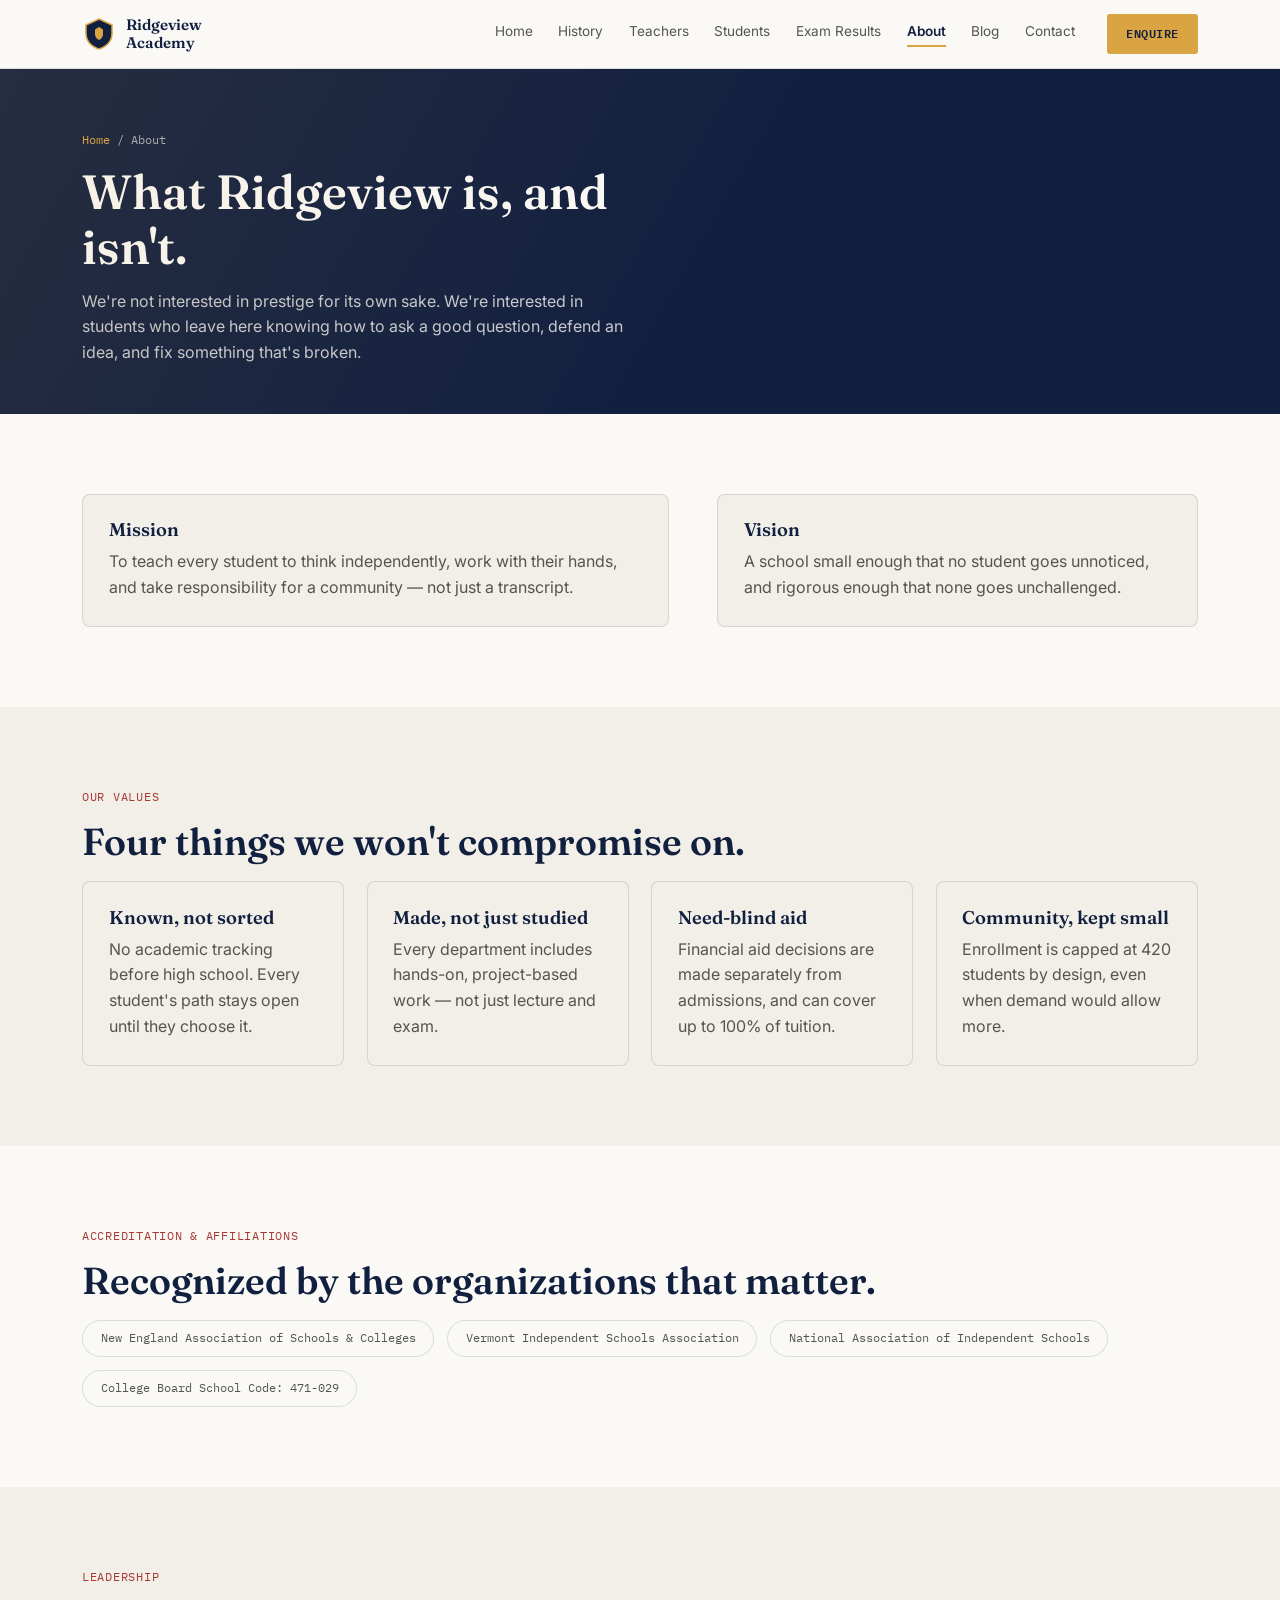
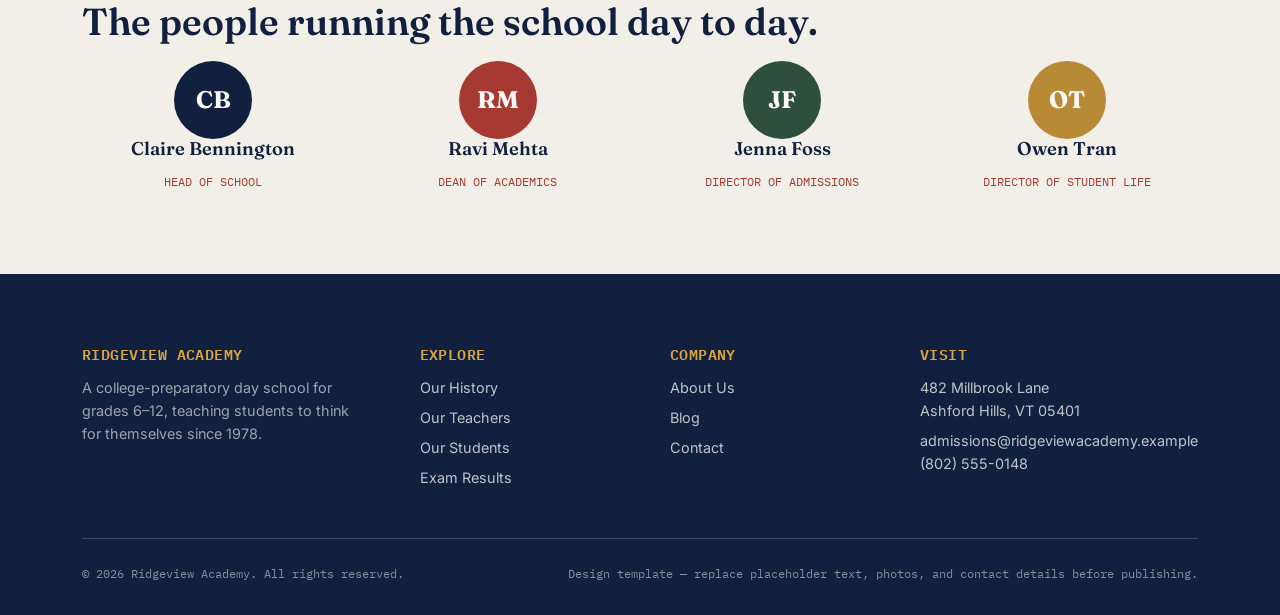
==== about.html @ d1f07241 "Initial commit" ====
<!DOCTYPE html>
<html lang="en">
<head>
<meta charset="UTF-8">
<meta name="viewport" content="width=device-width, initial-scale=1.0">
<title>About Us — Ridgeview Academy</title>
<link rel="preconnect" href="https://fonts.googleapis.com">
<link href="https://fonts.googleapis.com/css2?family=Fraunces:opsz,wght@9..144,400;9..144,600;9..144,700&family=Inter:wght@400;500;600&family=IBM+Plex+Mono:wght@500&display=swap" rel="stylesheet">
<link rel="stylesheet" href="style.css">
</head>
<body>

<header class="site-header">
  <div class="header-inner">
    <a href="index.html" class="brand">
      <svg width="34" height="34" viewBox="0 0 34 34" fill="none" xmlns="http://www.w3.org/2000/svg">
        <path d="M17 2L30 8V16C30 24 24.5 29.5 17 32C9.5 29.5 4 24 4 16V8L17 2Z" fill="#122040" stroke="#D9A441" stroke-width="1.5"/>
        <path d="M17 10L21 12.5V17C21 20 19.3 22 17 23C14.7 22 13 20 13 17V12.5L17 10Z" fill="#D9A441"/>
      </svg>
      <span class="brand-name">Ridgeview<br>Academy</span>
    </a>
    <button class="nav-toggle" aria-label="Toggle menu"><span></span></button>
    <nav class="main-nav">
      <a href="index.html">Home</a>
      <a href="history.html">History</a>
      <a href="teachers.html">Teachers</a>
      <a href="students.html">Students</a>
      <a href="results.html">Exam Results</a>
      <a href="about.html" class="active">About</a>
      <a href="blog.html">Blog</a>
      <a href="contact.html">Contact</a>
    </nav>
    <a href="contact.html" class="btn btn-nav">Enquire</a>
  </div>
</header>

<main>

  <section class="page-hero">
    <div class="wrap">
      <div class="breadcrumb"><a href="index.html">Home</a> / About</div>
      <h1>What Ridgeview is, and isn't.</h1>
      <p>We're not interested in prestige for its own sake. We're interested in students who leave here knowing how to ask a good question, defend an idea, and fix something that's broken.</p>
    </div>
  </section>

  <section class="section">
    <div class="wrap hero-grid">
      <div class="value-card">
        <h3>Mission</h3>
        <p>To teach every student to think independently, work with their hands, and take responsibility for a community — not just a transcript.</p>
      </div>
      <div class="value-card">
        <h3>Vision</h3>
        <p>A school small enough that no student goes unnoticed, and rigorous enough that none goes unchallenged.</p>
      </div>
    </div>
  </section>

  <section class="section alt">
    <div class="wrap">
      <span class="eyebrow">Our Values</span>
      <h2>Four things we won't compromise on.</h2>
      <div class="card-grid">
        <div class="value-card">
          <h3>Known, not sorted</h3>
          <p>No academic tracking before high school. Every student's path stays open until they choose it.</p>
        </div>
        <div class="value-card">
          <h3>Made, not just studied</h3>
          <p>Every department includes hands-on, project-based work — not just lecture and exam.</p>
        </div>
        <div class="value-card">
          <h3>Need-blind aid</h3>
          <p>Financial aid decisions are made separately from admissions, and can cover up to 100% of tuition.</p>
        </div>
        <div class="value-card">
          <h3>Community, kept small</h3>
          <p>Enrollment is capped at 420 students by design, even when demand would allow more.</p>
        </div>
      </div>
    </div>
  </section>

  <section class="section">
    <div class="wrap">
      <span class="eyebrow">Accreditation &amp; Affiliations</span>
      <h2>Recognized by the organizations that matter.</h2>
      <div class="badge-row">
        <span class="badge">New England Association of Schools &amp; Colleges</span>
        <span class="badge">Vermont Independent Schools Association</span>
        <span class="badge">National Association of Independent Schools</span>
        <span class="badge">College Board School Code: 471-029</span>
      </div>
    </div>
  </section>

  <section class="section alt">
    <div class="wrap">
      <span class="eyebrow">Leadership</span>
      <h2>The people running the school day to day.</h2>
      <div class="leader-grid">
        <div class="leader-card">
          <div class="avatar" style="background:#122040; margin:0 auto;">CB</div>
          <h3>Claire Bennington</h3>
          <span class="leader-role">Head of School</span>
        </div>
        <div class="leader-card">
          <div class="avatar" style="background:#A63A32; margin:0 auto;">RM</div>
          <h3>Ravi Mehta</h3>
          <span class="leader-role">Dean of Academics</span>
        </div>
        <div class="leader-card">
          <div class="avatar" style="background:#2F4F3E; margin:0 auto;">JF</div>
          <h3>Jenna Foss</h3>
          <span class="leader-role">Director of Admissions</span>
        </div>
        <div class="leader-card">
          <div class="avatar" style="background:#B98A36; margin:0 auto;">OT</div>
          <h3>Owen Tran</h3>
          <span class="leader-role">Director of Student Life</span>
        </div>
      </div>
    </div>
  </section>

</main>

<footer class="site-footer">
  <div class="wrap">
    <div class="footer-grid">
      <div class="footer-brand">
        <h4>Ridgeview Academy</h4>
        <p>A college-preparatory day school for grades 6–12, teaching students to think for themselves since 1978.</p>
      </div>
      <div>
        <h4>Explore</h4>
        <a href="history.html">Our History</a>
        <a href="teachers.html">Our Teachers</a>
        <a href="students.html">Our Students</a>
        <a href="results.html">Exam Results</a>
      </div>
      <div>
        <h4>Company</h4>
        <a href="about.html">About Us</a>
        <a href="blog.html">Blog</a>
        <a href="contact.html">Contact</a>
      </div>
      <div>
        <h4>Visit</h4>
        <p>482 Millbrook Lane<br>Ashford Hills, VT 05401</p>
        <p>admissions@ridgeviewacademy.example<br>(802) 555-0148</p>
      </div>
    </div>
    <div class="footer-bottom">
      <span>© 2026 Ridgeview Academy. All rights reserved.</span>
      <span>Design template — replace placeholder text, photos, and contact details before publishing.</span>
    </div>
  </div>
</footer>
<button id="back-to-top" class="back-to-top" aria-label="Back to top">&#8593;</button>
<script src="script.js"></script>
</body>
</html>
---- style.css ----
/* ===========================================================
   RIDGEVIEW ACADEMY — shared stylesheet (used by every page)
   Palette : navy #122040 · gold #D9A441 · brick #A63A32 · forest #2F4F3E
   Type    : Fraunces (display) / Inter (body) / IBM Plex Mono (utility)
=========================================================== */

:root{
  --navy: #122040;
  --navy-2: #1B2E52;
  --gold: #D9A441;
  --gold-dim: #B98A36;
  --brick: #A63A32;
  --forest: #2F4F3E;
  --paper: #FAF9F6;
  --paper-dim: #F1EFE7;
  --ink: #1A1A1A;
  --ink-soft: #55554F;
  --line: rgba(18,32,64,0.13);
  --line-dark: rgba(250,249,246,0.16);
  --radius: 8px;
  --shadow: 0 14px 34px rgba(18,32,64,0.10);
  --shadow-sm: 0 4px 14px rgba(18,32,64,0.07);

  --font-display: "Fraunces", Georgia, serif;
  --font-body: "Inter", -apple-system, BlinkMacSystemFont, sans-serif;
  --font-mono: "IBM Plex Mono", monospace;
}

*{ box-sizing: border-box; margin: 0; padding: 0; }
html{ scroll-behavior: smooth; }
body{
  font-family: var(--font-body);
  color: var(--ink);
  background: var(--paper);
  line-height: 1.6;
  -webkit-font-smoothing: antialiased;
}
img{ max-width: 100%; display: block; }
a{ color: inherit; text-decoration: none; }
ul{ list-style: none; }
button{ font-family: inherit; cursor: pointer; }

h1,h2,h3,h4{ font-family: var(--font-display); color: var(--navy); line-height: 1.14; font-weight: 600; }
h2{ font-size: clamp(1.7rem, 3vw, 2.35rem); margin-bottom: 1.1rem; }
h3{ font-size: 1.15rem; margin-bottom: 0.5rem; }
p{ color: var(--ink-soft); }

.wrap{ max-width: 1180px; margin: 0 auto; padding: 0 2rem; }
.section{ padding: 5rem 0; }
.section.tight{ padding: 3.5rem 0; }
.section.alt{ background: var(--paper-dim); }
.center{ text-align: center; }

.eyebrow{
  font-family: var(--font-mono);
  font-size: 0.76rem;
  letter-spacing: 0.06em;
  text-transform: uppercase;
  color: var(--brick);
  margin-bottom: 0.9rem;
  display: block;
}

/* ---------- buttons ---------- */
.btn{
  display: inline-flex;
  align-items: center;
  gap: 0.4rem;
  padding: 0.85rem 1.6rem;
  border-radius: 3px;
  font-family: var(--font-mono);
  font-size: 0.76rem;
  letter-spacing: 0.04em;
  text-transform: uppercase;
  border: 1px solid transparent;
  transition: transform 0.15s ease, background 0.2s ease, color 0.2s ease, border-color 0.2s ease;
}
.btn:hover{ transform: translateY(-2px); }
.btn-primary{ background: var(--brick); color: var(--paper); }
.btn-primary:hover{ background: #8c2f28; }
.btn-ghost{ color: var(--navy); border-color: var(--navy); }
.btn-ghost:hover{ background: var(--navy); color: var(--paper); }
.btn-ghost-light{ color: var(--paper); border-color: var(--line-dark); }
.btn-ghost-light:hover{ background: var(--paper); color: var(--navy); }
.btn-nav{ background: var(--gold); color: var(--navy); font-weight: 600; padding: 0.6rem 1.15rem; }
.btn-nav:hover{ background: #c6912f; }

/* ---------- header / nav ---------- */
.site-header{
  position: sticky; top: 0; z-index: 60;
  background: rgba(250,249,246,0.96);
  backdrop-filter: blur(6px);
  border-bottom: 1px solid var(--line);
}
.header-inner{
  max-width: 1180px; margin: 0 auto; padding: 0.85rem 2rem;
  display: flex; align-items: center; gap: 2rem;
}
.brand{ display: flex; align-items: center; gap: 0.65rem; margin-right: auto; }
.brand svg{ flex-shrink: 0; }
.brand-name{ font-family: var(--font-display); font-weight: 600; color: var(--navy); font-size: 0.95rem; line-height: 1.15; }

.main-nav{ display: flex; gap: 1.6rem; }
.main-nav a{
  font-size: 0.85rem; color: var(--ink-soft);
  border-bottom: 2px solid transparent; padding-bottom: 3px;
  white-space: nowrap;
}
.main-nav a:hover, .main-nav a.active{ color: var(--navy); border-color: var(--gold); }
.main-nav a.active{ color: var(--navy); font-weight: 600; }

.nav-toggle{
  display: none; background: none; border: none; width: 34px; height: 34px;
  position: relative;
}
.nav-toggle span, .nav-toggle::before, .nav-toggle::after{
  content: ""; position: absolute; left: 6px; right: 6px; height: 2px; background: var(--navy);
}
.nav-toggle span{ top: 16px; }
.nav-toggle::before{ top: 10px; }
.nav-toggle::after{ top: 22px; }

/* ---------- page hero (inner pages) ---------- */
.page-hero{
  background: var(--navy);
  color: var(--paper);
  padding: 3.8rem 0 3rem;
  position: relative;
  overflow: hidden;
}
.page-hero::after{
  content: ""; position: absolute; inset: 0;
  background: linear-gradient(120deg, rgba(217,164,65,0.10), transparent 55%);
  pointer-events: none;
}
.breadcrumb{ font-family: var(--font-mono); font-size: 0.76rem; color: rgba(250,249,246,0.65); margin-bottom: 1rem; }
.breadcrumb a{ color: var(--gold); }
.page-hero h1{ color: var(--paper); font-size: clamp(2rem, 4.5vw, 3rem); max-width: 18ch; }
.page-hero p{ color: rgba(250,249,246,0.78); max-width: 56ch; margin-top: 0.9rem; }

/* ---------- home hero ---------- */
.hero{ padding: 4rem 0 0; }
.hero-grid{ display: grid; grid-template-columns: 1.1fr 0.9fr; gap: 3rem; align-items: center; }
.hero h1{ font-size: clamp(2.3rem, 5.4vw, 3.8rem); max-width: 13ch; }
.hero h1 em{ color: var(--brick); font-style: normal; }
.hero-copy{ max-width: 46ch; margin: 1.3rem 0 2rem; font-size: 1.05rem; }
.hero-actions{ display: flex; gap: 1rem; flex-wrap: wrap; }
.hero-media{ position: relative; }
.hero-media img{ border-radius: var(--radius); box-shadow: var(--shadow); }
.hero-float-card{
  position: absolute; left: -1.4rem; bottom: -1.4rem;
  background: var(--paper); border: 1px solid var(--line); border-radius: var(--radius);
  padding: 1.1rem 1.4rem; box-shadow: var(--shadow);
  font-family: var(--font-mono); font-size: 0.78rem; max-width: 220px;
}
.hero-float-card strong{ display: block; font-family: var(--font-display); font-size: 1.6rem; color: var(--navy); }

.stats-bar{
  margin-top: 3.5rem;
  display: grid; grid-template-columns: repeat(4,1fr);
  border-top: 1px solid var(--line); border-bottom: 1px solid var(--line);
}
.stat{ padding: 1.6rem 0.5rem; text-align: center; border-left: 1px solid var(--line); }
.stat:first-child{ border-left: none; }
.stat-num{ display:block; font-family: var(--font-display); font-size: 2rem; font-weight: 700; color: var(--navy); }
.stat-label{ display:block; font-family: var(--font-mono); font-size: 0.68rem; text-transform: uppercase; color: var(--ink-soft); margin-top: 0.2rem; }

/* ---------- information / downloads (fixed dark background) ---------- */
.info-section{
  position: relative;
  background-image: url("https://picsum.photos/id/24/1600/1000");
  background-size: cover;
  background-position: center;
  background-attachment: fixed;
  padding: 6rem 0;
  overflow: hidden;
}
.info-overlay{
  position: absolute; inset: 0;
  background: linear-gradient(rgba(9,14,28,0.87), rgba(9,14,28,0.87));
}
.info-content{ position: relative; z-index: 2; }

.info-heading{ text-align: center; margin-bottom: 3rem; }
.info-heading h2{ color: var(--paper); font-size: clamp(2rem, 5vw, 2.9rem); letter-spacing: 0.01em; margin-bottom: 0; }
.info-divider{ display: flex; align-items: center; justify-content: center; gap: 0.7rem; margin-top: 1rem; }
.info-divider span{ width: 64px; height: 1px; background: var(--gold); }
.info-divider i{ width: 9px; height: 9px; background: var(--brick); transform: rotate(45deg); display: inline-block; }

.info-grid{ display: grid; grid-template-columns: repeat(4, 1fr); gap: 1.4rem; }
.info-card{
  background: rgba(250,249,246,0.07);
  border: 1px solid rgba(250,249,246,0.18);
  backdrop-filter: blur(10px);
  -webkit-backdrop-filter: blur(10px);
  border-radius: var(--radius);
  padding: 1.7rem 1.3rem;
  text-align: center;
  transition: transform 0.25s ease, background 0.25s ease, border-color 0.25s ease;
}
.info-card:hover{
  transform: translateY(-6px);
  background: rgba(250,249,246,0.13);
  border-color: var(--gold);
}
.info-date{
  display: inline-flex; flex-direction: column; align-items: center; justify-content: center;
  width: 54px; height: 54px; border-radius: 6px; background: var(--gold); color: var(--navy);
  font-family: var(--font-mono); margin-bottom: 1.1rem;
}
.info-date-md{ font-size: 0.8rem; font-weight: 700; line-height: 1; }
.info-date-yr{ font-size: 0.62rem; line-height: 1; margin-top: 3px; }
.info-card-title{ color: var(--paper); font-family: var(--font-display); font-size: 1.05rem; margin-bottom: 1.2rem; line-height: 1.3; }
.info-actions{ display: flex; gap: 0.6rem; justify-content: center; }
.info-btn{
  font-family: var(--font-mono); font-size: 0.7rem; text-transform: uppercase;
  padding: 0.5rem 0.95rem; border-radius: 20px; border: 1px solid rgba(250,249,246,0.35); color: var(--paper);
  transition: border-color 0.2s ease, color 0.2s ease, background 0.2s ease;
}
.info-btn:hover{ border-color: var(--gold); color: var(--gold); }
.info-btn-solid{ background: var(--brick); border-color: var(--brick); color: var(--paper); }
.info-btn-solid:hover{ background: #8c2f28; color: var(--paper); border-color: #8c2f28; }

/* ---------- our teachers (home page carousel) ---------- */
.eyebrow.center{ text-align: center; }
.team-heading{ text-align: center; margin-bottom: 2.6rem; }
.team-divider{ display: flex; align-items: center; justify-content: center; gap: 0.7rem; margin-top: 0.9rem; }
.team-divider span{ width: 64px; height: 1px; background: var(--gold); }
.team-divider i{ width: 9px; height: 9px; background: var(--brick); transform: rotate(45deg); display: inline-block; }

.teacher-carousel-wrap{ position: relative; }
.teacher-carousel{
  display: flex;
  gap: 1.4rem;
  overflow-x: auto;
  scroll-snap-type: x mandatory;
  padding: 0.3rem 0.2rem 1rem;
  scrollbar-width: none;
  -ms-overflow-style: none;
}
.teacher-carousel::-webkit-scrollbar{ display: none; }

.team-card{
  flex: 0 0 220px;
  background: var(--paper);
  border: 1px solid var(--line);
  border-radius: var(--radius);
  overflow: hidden;
  box-shadow: var(--shadow-sm);
  scroll-snap-align: start;
  transition: transform 0.2s ease, box-shadow 0.2s ease;
}
.team-card:hover{ transform: translateY(-4px); box-shadow: var(--shadow); }

.team-photo{
  width: 100%;
  aspect-ratio: 4/5;
  display: flex; align-items: center; justify-content: center;
  font-family: var(--font-display); font-weight: 700; font-size: 2.4rem; color: var(--paper);
}
.team-body{ padding: 1.1rem 1rem 1.3rem; text-align: center; }
.team-body h3{ font-size: 1rem; margin-bottom: 0.15rem; }
.team-role{
  font-family: var(--font-mono); font-size: 0.72rem; text-transform: uppercase;
  letter-spacing: 0.02em; color: var(--ink-soft); display: block; margin-bottom: 1rem;
}
.team-social{ display: flex; gap: 0.5rem; justify-content: center; padding-top: 0.9rem; border-top: 1px solid var(--line); }
.team-social a{
  width: 30px; height: 30px; border-radius: 50%;
  border: 1px solid var(--line); display: flex; align-items: center; justify-content: center;
  font-family: var(--font-mono); font-size: 0.68rem; text-transform: lowercase; color: var(--ink-soft);
  transition: background 0.2s ease, color 0.2s ease, border-color 0.2s ease;
}
.team-social a:hover{ background: var(--navy); border-color: var(--navy); color: var(--paper); }

.carousel-btn{
  position: absolute; top: 40%; transform: translateY(-50%);
  width: 42px; height: 42px; border-radius: 50%;
  background: var(--paper); border: 1px solid var(--line); box-shadow: var(--shadow-sm);
  display: flex; align-items: center; justify-content: center;
  font-size: 1.3rem; color: var(--navy); z-index: 3;
}
.carousel-btn:hover{ background: var(--navy); color: var(--paper); border-color: var(--navy); }
.carousel-btn.prev{ left: -20px; }
.carousel-btn.next{ right: -20px; }

@media (max-width: 720px){
  .carousel-btn{ display: none; }
  .team-card{ flex-basis: 170px; }
}

/* ---------- urgent announcement ticker ---------- */
.announcement-bar{
  display: flex; align-items: center;
  background: var(--brick); color: var(--paper);
  overflow: hidden;
}
.announcement-label{
  flex-shrink: 0;
  background: var(--navy);
  font-family: var(--font-mono); font-size: 0.72rem; font-weight: 500;
  text-transform: uppercase; letter-spacing: 0.05em;
  padding: 0.75rem 1.3rem;
  white-space: nowrap;
}
.marquee{ flex: 1; overflow: hidden; }
.marquee-track{
  display: flex;
  width: max-content;
  animation: marquee-scroll 26s linear infinite;
}
.marquee-track span{
  padding: 0.75rem 3rem 0.75rem 0;
  white-space: nowrap;
  font-family: var(--font-mono);
  font-size: 0.8rem;
}
.marquee:hover .marquee-track{ animation-play-state: paused; }
@keyframes marquee-scroll{
  from{ transform: translateX(0); }
  to{ transform: translateX(-50%); }
}

/* ---------- leadership messages (two-column) ---------- */
.message-grid{ display: grid; grid-template-columns: 1fr 1fr; gap: 2rem; }
.message-card{
  background: var(--paper); border: 1px solid var(--line); border-top: 3px solid var(--gold);
  border-radius: 0 var(--radius) var(--radius) var(--radius);
  padding: 2rem; box-shadow: var(--shadow-sm);
}
.message-card .avatar{ margin-bottom: 1rem; }
.message-card p{ font-style: italic; }
.message-name{
  display: block; margin-top: 1.1rem;
  font-family: var(--font-mono); font-size: 0.76rem; color: var(--ink-soft); font-style: normal;
}

/* ---------- highlight / link cards ---------- */
.card-grid{ display: grid; grid-template-columns: repeat(4,1fr); gap: 1.4rem; }
.card-grid.cols-3{ grid-template-columns: repeat(3,1fr); }
.card-grid.cols-2{ grid-template-columns: repeat(2,1fr); }

.link-card{
  background: var(--paper); border: 1px solid var(--line); border-radius: var(--radius);
  padding: 1.7rem; transition: box-shadow .2s ease, transform .2s ease;
}
.link-card:hover{ box-shadow: var(--shadow-sm); transform: translateY(-3px); }
.link-card .card-index{ font-family: var(--font-mono); color: var(--gold); font-size: 0.8rem; }
.link-card a.more{ font-family: var(--font-mono); font-size: 0.75rem; color: var(--brick); display: inline-block; margin-top: 0.6rem; }

.value-card{ background: var(--paper-dim); border: 1px solid var(--line); border-radius: var(--radius); padding: 1.6rem; }

/* ---------- quote / testimonial ---------- */
.quote-block{ background: var(--navy); color: var(--paper); border-radius: var(--radius); padding: 2.2rem; }
.quote-block blockquote{ font-family: var(--font-display); font-size: 1.3rem; font-style: italic; margin-bottom: 0.8rem; }
.quote-block cite{ font-family: var(--font-mono); font-size: 0.74rem; color: var(--gold); font-style: normal; }

.testimonial-grid{ display: grid; grid-template-columns: repeat(3,1fr); gap: 1.4rem; }
.testimonial-card{ background: var(--paper); border: 1px solid var(--line); border-radius: var(--radius); padding: 1.6rem; }
.testimonial-card p{ font-style: italic; color: var(--ink); }
.testimonial-card cite{ font-family: var(--font-mono); font-size: 0.72rem; color: var(--brick); font-style: normal; display: block; margin-top: 0.8rem; }

/* ---------- CTA banner ---------- */
.cta-banner{
  background: var(--navy); color: var(--paper); border-radius: var(--radius);
  padding: 2.2rem 2.4rem; display: flex; align-items: center; justify-content: space-between;
  flex-wrap: wrap; gap: 1.2rem;
}
.cta-banner h3{ color: var(--paper); margin-bottom: 0.3rem; }
.cta-banner p{ color: rgba(250,249,246,0.75); }

/* ---------- timeline (history) ---------- */
.timeline{ position: relative; padding-left: 2.4rem; }
.timeline::before{ content:""; position: absolute; left: 7px; top: 4px; bottom: 4px; width: 2px; background: var(--line); }
.timeline-item{ position: relative; padding-bottom: 2.6rem; }
.timeline-item:last-child{ padding-bottom: 0; }
.timeline-item::before{
  content:""; position: absolute; left: -2.4rem; top: 4px; width: 16px; height: 16px;
  border-radius: 50%; background: var(--gold); border: 3px solid var(--paper); box-shadow: 0 0 0 1px var(--line);
}
.timeline-year{ font-family: var(--font-mono); color: var(--brick); font-size: 0.82rem; margin-bottom: 0.3rem; }

/* ---------- department / dept cards ---------- */
.dept-grid{ display: grid; grid-template-columns: repeat(3,1fr); gap: 1.4rem; }
.dept-card{ background: var(--paper); border-top: 3px solid var(--forest); border-radius: 0 var(--radius) var(--radius) var(--radius); padding: 1.6rem; box-shadow: var(--shadow-sm); }

/* ---------- teachers ---------- */
.filter-bar{ display: flex; flex-wrap: wrap; gap: 0.6rem; margin-bottom: 2.4rem; }
.filter-btn{
  background: var(--paper); border: 1px solid var(--line); border-radius: 20px;
  padding: 0.45rem 1.05rem; font-family: var(--font-mono); font-size: 0.74rem; color: var(--ink-soft);
  text-transform: uppercase; letter-spacing: 0.03em;
}
.filter-btn.active, .filter-btn:hover{ background: var(--navy); color: var(--paper); border-color: var(--navy); }

.teacher-grid{ display: grid; grid-template-columns: repeat(3,1fr); gap: 1.5rem; }
.teacher-card{ background: var(--paper); border: 1px solid var(--line); border-radius: var(--radius); padding: 1.5rem; text-align: left; }
.avatar{
  width: 58px; height: 58px; border-radius: 50%; display:flex; align-items:center; justify-content:center;
  font-family: var(--font-display); font-weight: 700; color: var(--paper); font-size: 1.15rem; margin-bottom: 0.9rem;
}
.teacher-dept{ font-family: var(--font-mono); font-size: 0.7rem; text-transform: uppercase; color: var(--brick); margin-bottom: 0.3rem; }
.teacher-years{ font-family: var(--font-mono); font-size: 0.7rem; color: var(--ink-soft); margin-top: 0.6rem; display: block; }

/* ---------- life blocks / gallery ---------- */
.life-grid{ display: grid; grid-template-columns: repeat(3,1fr); gap: 1.4rem; }
.life-block{ background: var(--paper-dim); border: 1px solid var(--line); border-radius: var(--radius); padding: 1.7rem; }
.block-lg{ grid-column: span 2; }

.gallery-grid{ display: grid; grid-template-columns: repeat(3,1fr); gap: 1rem; }
.gallery-grid img{ border-radius: var(--radius); aspect-ratio: 4/3; object-fit: cover; box-shadow: var(--shadow-sm); }

/* ---------- results tables ---------- */
.table-wrap{ overflow-x: auto; border: 1px solid var(--line); border-radius: var(--radius); }
table{ width: 100%; border-collapse: collapse; font-size: 0.92rem; min-width: 560px; }
thead{ background: var(--navy); color: var(--paper); }
th, td{ padding: 0.85rem 1.1rem; text-align: left; }
tbody tr:nth-child(even){ background: var(--paper-dim); }
tbody tr{ border-bottom: 1px solid var(--line); }
.table-note{ font-family: var(--font-mono); font-size: 0.75rem; color: var(--ink-soft); margin-top: 0.8rem; }

.results-stats{ display: grid; grid-template-columns: repeat(4,1fr); gap: 1.2rem; margin-bottom: 2.6rem; }
.results-stats .stat{ border: 1px solid var(--line); border-left: 1px solid var(--line); border-radius: var(--radius); background: var(--paper); }

/* ---------- steps (admissions-style, reused) ---------- */
.steps{ display: grid; grid-template-columns: repeat(4,1fr); gap: 1.5rem; }
.steps li{ display: flex; flex-direction: column; gap: 0.6rem; }
.step-num{
  font-family: var(--font-mono); font-size: 0.85rem; color: var(--gold);
  border: 1px solid var(--gold); width: 28px; height: 28px; border-radius: 50%;
  display: flex; align-items: center; justify-content: center;
}

/* ---------- leadership (about) ---------- */
.leader-grid{ display: grid; grid-template-columns: repeat(4,1fr); gap: 1.4rem; }
.leader-card{ text-align: center; }
.leader-card .avatar{ margin: 0 auto 0.9rem; width: 78px; height: 78px; font-size: 1.5rem; }
.leader-role{ font-family: var(--font-mono); font-size: 0.72rem; color: var(--brick); text-transform: uppercase; }

.badge-row{ display: flex; flex-wrap: wrap; gap: 0.8rem; }
.badge{
  border: 1px solid var(--line); border-radius: 20px; padding: 0.5rem 1.1rem;
  font-family: var(--font-mono); font-size: 0.74rem; color: var(--ink-soft); background: var(--paper);
}

/* ---------- blog ---------- */
.blog-featured{
  display: grid; grid-template-columns: 1fr 1fr; gap: 2rem; align-items: center;
  background: var(--paper-dim); border-radius: var(--radius); overflow: hidden;
  margin-bottom: 3rem;
}
.blog-featured img{ height: 100%; object-fit: cover; }
.blog-featured .blog-body{ padding: 2rem 2.2rem 2rem 0; }
.blog-tag{
  font-family: var(--font-mono); font-size: 0.68rem; text-transform: uppercase;
  color: var(--forest); background: rgba(47,79,62,0.1); border-radius: 3px; padding: 0.25rem 0.6rem;
  display: inline-block; margin-bottom: 0.7rem;
}
.blog-grid{ display: grid; grid-template-columns: repeat(3,1fr); gap: 1.6rem; }
.blog-card{ background: var(--paper); border: 1px solid var(--line); border-radius: var(--radius); overflow: hidden; }
.blog-card img{ aspect-ratio: 16/10; object-fit: cover; }
.blog-card-body{ padding: 1.3rem 1.4rem 1.5rem; }
.blog-date{ font-family: var(--font-mono); font-size: 0.7rem; color: var(--ink-soft); margin-bottom: 0.5rem; display:block; }
.blog-card a.more{ font-family: var(--font-mono); font-size: 0.74rem; color: var(--brick); display: inline-block; margin-top: 0.7rem; }

/* ---------- contact ---------- */
.contact-grid{ display: grid; grid-template-columns: 0.9fr 1.1fr; gap: 3rem; }
.contact-info-card{ display:flex; gap: 1rem; padding: 1.3rem 0; border-bottom: 1px solid var(--line); }
.contact-info-card:last-child{ border-bottom: none; }
.contact-info-card .icon{
  width: 40px; height: 40px; border-radius: 50%; background: var(--paper-dim);
  display: flex; align-items: center; justify-content: center; flex-shrink: 0;
  font-family: var(--font-mono); color: var(--brick); font-size: 0.8rem;
}
.map-box{
  margin-top: 1.8rem; background: var(--paper-dim); border: 1px dashed var(--line); border-radius: var(--radius);
  height: 180px; display:flex; align-items:center; justify-content:center;
  font-family: var(--font-mono); font-size: 0.78rem; color: var(--ink-soft); text-align:center; padding: 1rem;
}

.form-grid{ display: grid; grid-template-columns: 1fr 1fr; gap: 1.1rem; }
.form-field{ display: flex; flex-direction: column; gap: 0.4rem; margin-bottom: 1.1rem; }
.form-field.full{ grid-column: 1 / -1; }
.form-field label{ font-family: var(--font-mono); font-size: 0.72rem; text-transform: uppercase; color: var(--ink-soft); }
.form-field input, .form-field select, .form-field textarea{
  border: 1px solid var(--line); border-radius: 4px; padding: 0.75rem 0.9rem;
  font-family: var(--font-body); font-size: 0.92rem; background: var(--paper); color: var(--ink);
}
.form-field input:focus, .form-field textarea:focus, .form-field select:focus{
  outline: 2px solid var(--gold); outline-offset: 1px;
}
.form-note{ font-family: var(--font-mono); font-size: 0.72rem; color: var(--ink-soft); margin-top: 0.6rem; }

/* ---------- footer ---------- */
.site-footer{ background: var(--navy); color: var(--paper); padding: 4.5rem 0 2rem; }
.footer-grid{ display: grid; grid-template-columns: 1.4fr 1fr 1fr 1fr; gap: 2rem; padding-bottom: 2.6rem; border-bottom: 1px solid var(--line-dark); }
.footer-grid h4{ color: var(--gold); font-size: 0.95rem; margin-bottom: 0.8rem; font-family: var(--font-mono); text-transform: uppercase; letter-spacing: 0.03em; }
.footer-grid p, .footer-grid a{ color: rgba(250,249,246,0.75); display: block; font-size: 0.9rem; margin-bottom: 0.45rem; }
.footer-grid a:hover{ color: var(--gold); }
.footer-brand p{ color: rgba(250,249,246,0.6); margin-top: 0.8rem; max-width: 32ch; }
.footer-bottom{
  display: flex; justify-content: space-between; flex-wrap: wrap; gap: 0.8rem;
  padding-top: 1.6rem; font-family: var(--font-mono); font-size: 0.72rem; color: rgba(250,249,246,0.5);
}

/* ---------- responsive ---------- */
@media (max-width: 980px){
  .hero-grid, .contact-grid, .blog-featured{ grid-template-columns: 1fr; }
  .blog-featured .blog-body{ padding: 0 2.2rem 2.2rem; }
  .card-grid, .dept-grid, .life-grid, .teacher-grid, .steps, .leader-grid, .blog-grid, .gallery-grid,
  .testimonial-grid, .stats-bar, .results-stats, .form-grid{ grid-template-columns: repeat(2,1fr); }
  .footer-grid{ grid-template-columns: 1fr 1fr; }
}
@media (max-width: 720px){
  .main-nav{
    position: absolute; top: 100%; left: 0; right: 0; background: var(--paper);
    flex-direction: column; padding: 1rem 2rem; border-bottom: 1px solid var(--line);
    display: none; gap: 1rem;
  }
  .main-nav.open{ display: flex; }
  .nav-toggle{ display: block; }
  .card-grid, .dept-grid, .life-grid, .teacher-grid, .steps, .leader-grid, .blog-grid, .gallery-grid,
  .testimonial-grid, .stats-bar, .results-stats, .form-grid{ grid-template-columns: 1fr; }
  .block-lg{ grid-column: span 1; }
  .footer-grid{ grid-template-columns: 1fr; }
}
/* ---------- back to top button ---------- */
.back-to-top{
  position: fixed;
  right: 1.6rem;
  bottom: 1.6rem;
  width: 46px;
  height: 46px;
  border-radius: 50%;
  background: var(--navy);
  color: var(--paper);
  border: none;
  display: flex;
  align-items: center;
  justify-content: center;
  font-size: 1.2rem;
  box-shadow: var(--shadow);
  opacity: 0;
  visibility: hidden;
  transform: translateY(10px);
  transition: opacity 0.25s ease, transform 0.25s ease, background 0.2s ease;
  z-index: 80;
}
.back-to-top.show{ opacity: 1; visibility: visible; transform: translateY(0); }
.back-to-top:hover{ background: var(--gold); color: var(--navy); }

@media (max-width: 720px){
  .back-to-top{ right: 1.1rem; bottom: 1.1rem; width: 42px; height: 42px; font-size: 1.05rem; }
}
@media (prefers-reduced-motion: reduce){
  html{ scroll-behavior: auto; }
  .btn, .link-card{ transition: none; }
}
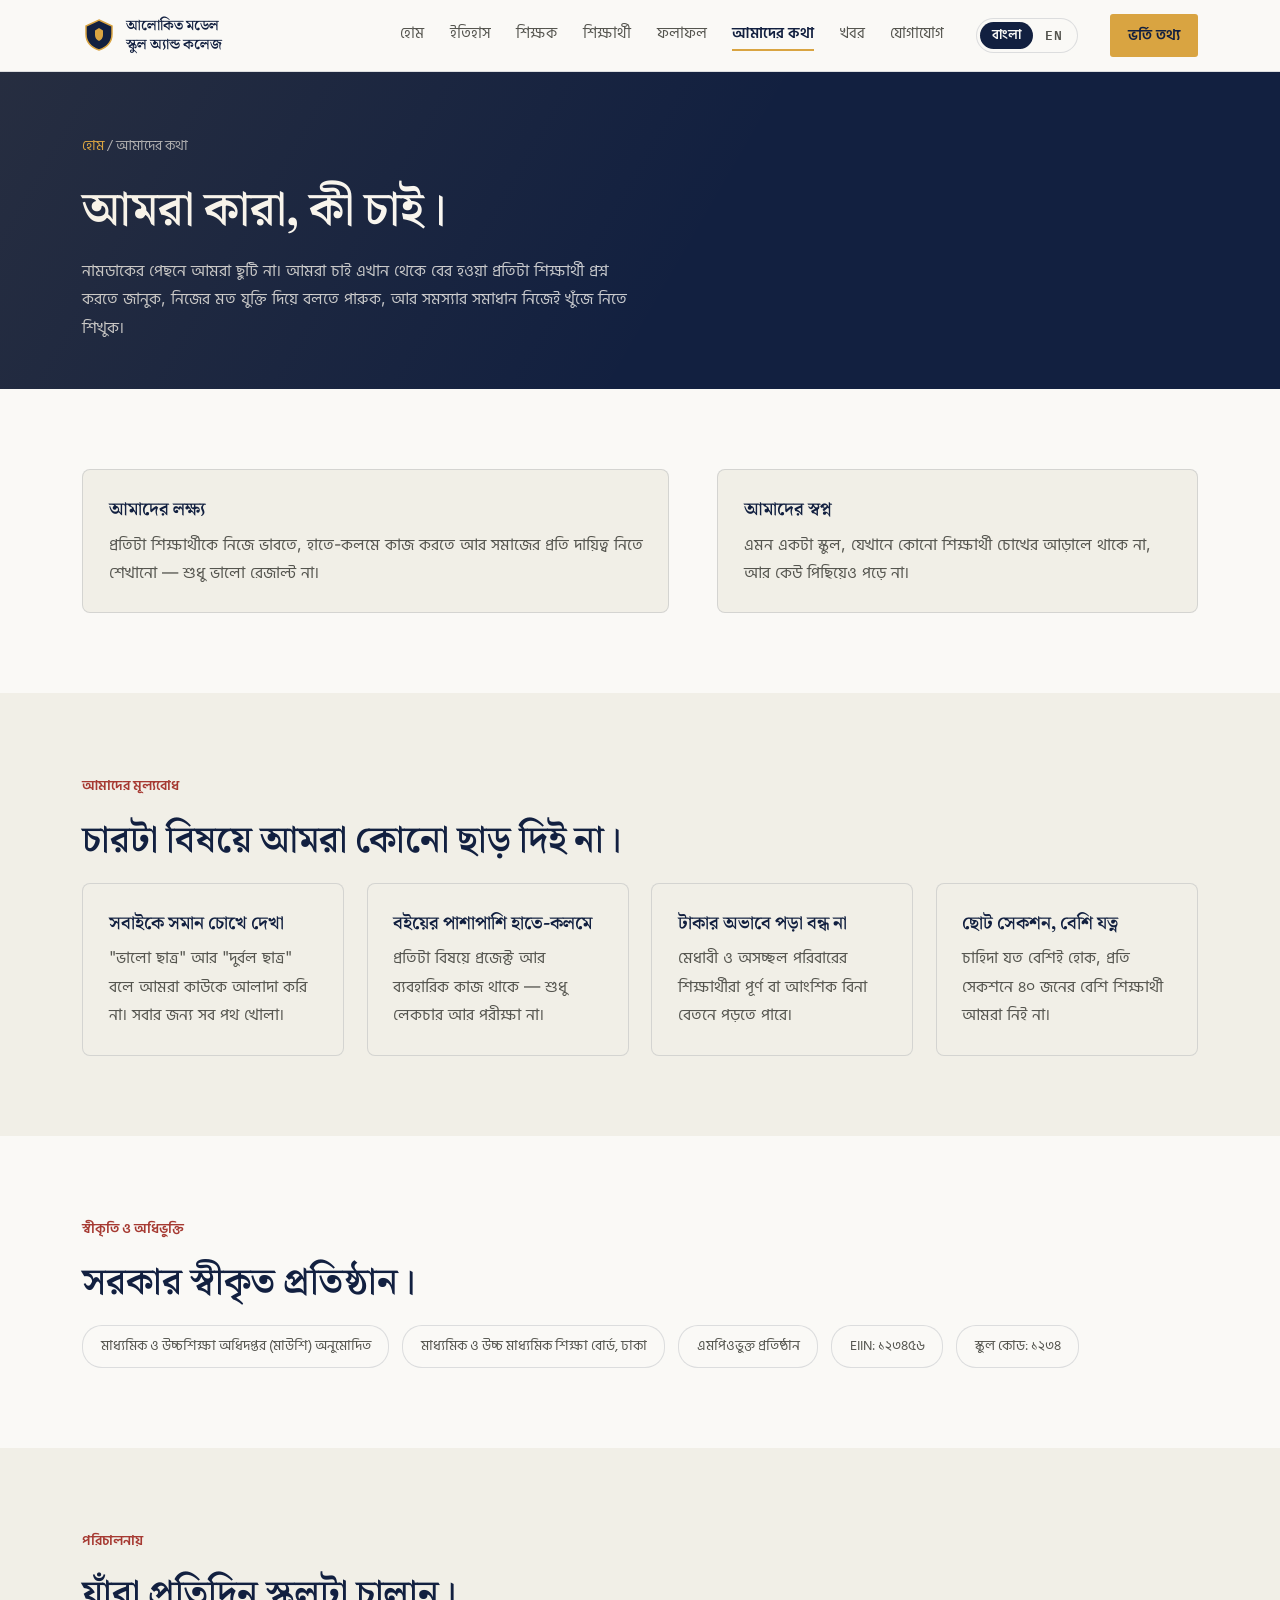
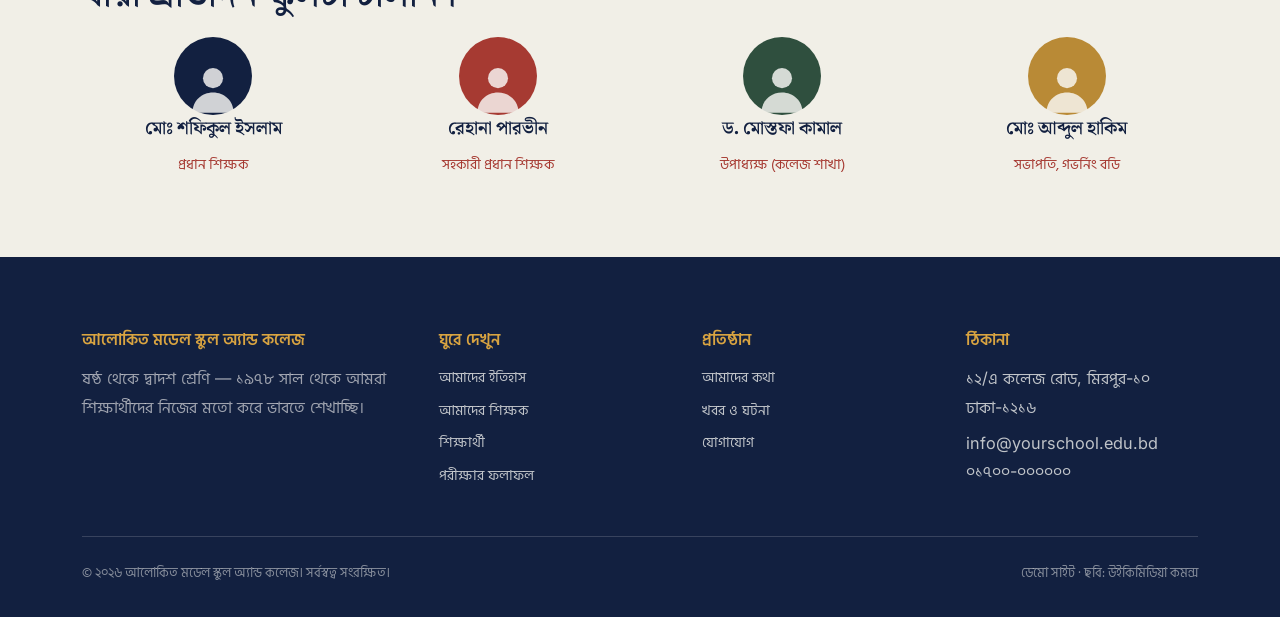
==== commit 74de67de: "Localize demo for Bangladeshi schools: Bengali default with English switcher - Add a language switch" ====
--- a/about.html
+++ b/about.html
@@ -1,11 +1,13 @@
 <!DOCTYPE html>
-<html lang="en">
+<html lang="bn">
 <head>
 <meta charset="UTF-8">
 <meta name="viewport" content="width=device-width, initial-scale=1.0">
-<title>About Us — Ridgeview Academy</title>
+<script>try{if(localStorage.getItem("site-lang")==="en"){document.documentElement.lang="en";document.documentElement.classList.add("lang-pending");}}catch(e){}</script>
+<title data-en="About — Alokito Model School &amp; College">আমাদের কথা — আলোকিত মডেল স্কুল অ্যান্ড কলেজ</title>
 <link rel="preconnect" href="https://fonts.googleapis.com">
-<link href="https://fonts.googleapis.com/css2?family=Fraunces:opsz,wght@9..144,400;9..144,600;9..144,700&family=Inter:wght@400;500;600&family=IBM+Plex+Mono:wght@500&display=swap" rel="stylesheet">
+<link rel="preconnect" href="https://fonts.gstatic.com" crossorigin>
+<link href="https://fonts.googleapis.com/css2?family=Fraunces:opsz,wght@9..144,400;9..144,600;9..144,700&family=Inter:wght@400;500;600&family=IBM+Plex+Mono:wght@500&family=Hind+Siliguri:wght@400;500;600;700&family=Noto+Serif+Bengali:wght@500;600;700&display=swap" rel="stylesheet">
 <link rel="stylesheet" href="style.css">
 </head>
 <body>
@@ -13,24 +15,28 @@
 <header class="site-header">
   <div class="header-inner">
     <a href="index.html" class="brand">
-      <svg width="34" height="34" viewBox="0 0 34 34" fill="none" xmlns="http://www.w3.org/2000/svg">
+      <svg width="34" height="34" viewBox="0 0 34 34" fill="none" xmlns="http://www.w3.org/2000/svg" aria-hidden="true">
         <path d="M17 2L30 8V16C30 24 24.5 29.5 17 32C9.5 29.5 4 24 4 16V8L17 2Z" fill="#122040" stroke="#D9A441" stroke-width="1.5"/>
         <path d="M17 10L21 12.5V17C21 20 19.3 22 17 23C14.7 22 13 20 13 17V12.5L17 10Z" fill="#D9A441"/>
       </svg>
-      <span class="brand-name">Ridgeview<br>Academy</span>
+      <span class="brand-name" data-en="Alokito Model<br>School &amp; College">আলোকিত মডেল<br>স্কুল অ্যান্ড কলেজ</span>
     </a>
-    <button class="nav-toggle" aria-label="Toggle menu"><span></span></button>
+    <button class="nav-toggle" aria-label="মেনু খুলুন" data-en-aria-label="Toggle menu"><span></span></button>
     <nav class="main-nav">
-      <a href="index.html">Home</a>
-      <a href="history.html">History</a>
-      <a href="teachers.html">Teachers</a>
-      <a href="students.html">Students</a>
-      <a href="results.html">Exam Results</a>
-      <a href="about.html" class="active">About</a>
-      <a href="blog.html">Blog</a>
-      <a href="contact.html">Contact</a>
+      <a href="index.html" data-en="Home">হোম</a>
+      <a href="history.html" data-en="History">ইতিহাস</a>
+      <a href="teachers.html" data-en="Teachers">শিক্ষক</a>
+      <a href="students.html" data-en="Students">শিক্ষার্থী</a>
+      <a href="results.html" data-en="Exam Results">ফলাফল</a>
+      <a href="about.html" class="active" data-en="About">আমাদের কথা</a>
+      <a href="blog.html" data-en="News">খবর</a>
+      <a href="contact.html" data-en="Contact">যোগাযোগ</a>
     </nav>
-    <a href="contact.html" class="btn btn-nav">Enquire</a>
+    <div class="lang-switch" role="group" aria-label="ভাষা বেছে নিন / Choose language">
+      <button type="button" data-lang="bn" aria-pressed="true" lang="bn">বাংলা</button>
+      <button type="button" data-lang="en" aria-pressed="false" lang="en">EN</button>
+    </div>
+    <a href="contact.html" class="btn btn-nav" data-en="Admission">ভর্তি তথ্য</a>
   </div>
 </header>
 
@@ -38,45 +44,45 @@
 
   <section class="page-hero">
     <div class="wrap">
-      <div class="breadcrumb"><a href="index.html">Home</a> / About</div>
-      <h1>What Ridgeview is, and isn't.</h1>
-      <p>We're not interested in prestige for its own sake. We're interested in students who leave here knowing how to ask a good question, defend an idea, and fix something that's broken.</p>
+      <div class="breadcrumb"><a href="index.html" data-en="Home">হোম</a> / <span data-en="About">আমাদের কথা</span></div>
+      <h1 data-en="Who we are, and what we stand for.">আমরা কারা, কী চাই।</h1>
+      <p data-en="We don't chase a big name for its own sake. We want every student who leaves here to know how to ask a good question, back up their opinion with reasons, and find solutions on their own.">নামডাকের পেছনে আমরা ছুটি না। আমরা চাই এখান থেকে বের হওয়া প্রতিটা শিক্ষার্থী প্রশ্ন করতে জানুক, নিজের মত যুক্তি দিয়ে বলতে পারুক, আর সমস্যার সমাধান নিজেই খুঁজে নিতে শিখুক।</p>
     </div>
   </section>
 
   <section class="section">
     <div class="wrap hero-grid">
       <div class="value-card">
-        <h3>Mission</h3>
-        <p>To teach every student to think independently, work with their hands, and take responsibility for a community — not just a transcript.</p>
+        <h3 data-en="Mission">আমাদের লক্ষ্য</h3>
+        <p data-en="To teach every student to think for themselves, work with their hands, and take responsibility for their community — not just to get good results.">প্রতিটা শিক্ষার্থীকে নিজে ভাবতে, হাতে-কলমে কাজ করতে আর সমাজের প্রতি দায়িত্ব নিতে শেখানো — শুধু ভালো রেজাল্ট না।</p>
       </div>
       <div class="value-card">
-        <h3>Vision</h3>
-        <p>A school small enough that no student goes unnoticed, and rigorous enough that none goes unchallenged.</p>
+        <h3 data-en="Vision">আমাদের স্বপ্ন</h3>
+        <p data-en="A school where no student goes unnoticed, and no one gets left behind.">এমন একটা স্কুল, যেখানে কোনো শিক্ষার্থী চোখের আড়ালে থাকে না, আর কেউ পিছিয়েও পড়ে না।</p>
       </div>
     </div>
   </section>
 
   <section class="section alt">
     <div class="wrap">
-      <span class="eyebrow">Our Values</span>
-      <h2>Four things we won't compromise on.</h2>
+      <span class="eyebrow" data-en="Our Values">আমাদের মূল্যবোধ</span>
+      <h2 data-en="Four things we won't compromise on.">চারটা বিষয়ে আমরা কোনো ছাড় দিই না।</h2>
       <div class="card-grid">
         <div class="value-card">
-          <h3>Known, not sorted</h3>
-          <p>No academic tracking before high school. Every student's path stays open until they choose it.</p>
+          <h3 data-en="Every child counts">সবাইকে সমান চোখে দেখা</h3>
+          <p data-en="We don't sort children into &quot;good&quot; and &quot;weak&quot; students. Every path stays open for everyone.">"ভালো ছাত্র" আর "দুর্বল ছাত্র" বলে আমরা কাউকে আলাদা করি না। সবার জন্য সব পথ খোলা।</p>
         </div>
         <div class="value-card">
-          <h3>Made, not just studied</h3>
-          <p>Every department includes hands-on, project-based work — not just lecture and exam.</p>
+          <h3 data-en="Hands-on, not just books">বইয়ের পাশাপাশি হাতে-কলমে</h3>
+          <p data-en="Every subject includes projects and practical work — not just lectures and exams.">প্রতিটা বিষয়ে প্রজেক্ট আর ব্যবহারিক কাজ থাকে — শুধু লেকচার আর পরীক্ষা না।</p>
         </div>
         <div class="value-card">
-          <h3>Need-blind aid</h3>
-          <p>Financial aid decisions are made separately from admissions, and can cover up to 100% of tuition.</p>
+          <h3 data-en="No one drops out over money">টাকার অভাবে পড়া বন্ধ না</h3>
+          <p data-en="Bright students from low-income families can study with full or partial free studentship.">মেধাবী ও অসচ্ছল পরিবারের শিক্ষার্থীরা পূর্ণ বা আংশিক বিনা বেতনে পড়তে পারে।</p>
         </div>
         <div class="value-card">
-          <h3>Community, kept small</h3>
-          <p>Enrollment is capped at 420 students by design, even when demand would allow more.</p>
+          <h3 data-en="Small sections, big care">ছোট সেকশন, বেশি যত্ন</h3>
+          <p data-en="We never take more than 40 students per section, however high the demand.">চাহিদা যত বেশিই হোক, প্রতি সেকশনে ৪০ জনের বেশি শিক্ষার্থী আমরা নিই না।</p>
         </div>
       </div>
     </div>
@@ -84,41 +90,42 @@
 
   <section class="section">
     <div class="wrap">
-      <span class="eyebrow">Accreditation &amp; Affiliations</span>
-      <h2>Recognized by the organizations that matter.</h2>
+      <span class="eyebrow" data-en="Recognition &amp; Affiliation">স্বীকৃতি ও অধিভুক্তি</span>
+      <h2 data-en="A government-recognised institution.">সরকার স্বীকৃত প্রতিষ্ঠান।</h2>
       <div class="badge-row">
-        <span class="badge">New England Association of Schools &amp; Colleges</span>
-        <span class="badge">Vermont Independent Schools Association</span>
-        <span class="badge">National Association of Independent Schools</span>
-        <span class="badge">College Board School Code: 471-029</span>
+        <span class="badge" data-en="Approved by the Directorate of Secondary &amp; Higher Education (DSHE)">মাধ্যমিক ও উচ্চশিক্ষা অধিদপ্তর (মাউশি) অনুমোদিত</span>
+        <span class="badge" data-en="Board of Intermediate &amp; Secondary Education, Dhaka">মাধ্যমিক ও উচ্চ মাধ্যমিক শিক্ষা বোর্ড, ঢাকা</span>
+        <span class="badge" data-en="MPO-listed institution">এমপিওভুক্ত প্রতিষ্ঠান</span>
+        <span class="badge" data-en="EIIN: 123456">EIIN: ১২৩৪৫৬</span>
+        <span class="badge" data-en="School code: 1234">স্কুল কোড: ১২৩৪</span>
       </div>
     </div>
   </section>
 
   <section class="section alt">
     <div class="wrap">
-      <span class="eyebrow">Leadership</span>
-      <h2>The people running the school day to day.</h2>
+      <span class="eyebrow" data-en="Leadership">পরিচালনায়</span>
+      <h2 data-en="The people running the school day to day.">যাঁরা প্রতিদিন স্কুলটা চালান।</h2>
       <div class="leader-grid">
         <div class="leader-card">
-          <div class="avatar" style="background:#122040; margin:0 auto;">CB</div>
-          <h3>Claire Bennington</h3>
-          <span class="leader-role">Head of School</span>
+          <div class="avatar" style="background-color:#122040; margin:0 auto;" aria-hidden="true"></div>
+          <h3 data-en="Md. Shafiqul Islam">মোঃ শফিকুল ইসলাম</h3>
+          <span class="leader-role" data-en="Headmaster">প্রধান শিক্ষক</span>
         </div>
         <div class="leader-card">
-          <div class="avatar" style="background:#A63A32; margin:0 auto;">RM</div>
-          <h3>Ravi Mehta</h3>
-          <span class="leader-role">Dean of Academics</span>
+          <div class="avatar" style="background-color:#A63A32; margin:0 auto;" aria-hidden="true"></div>
+          <h3 data-en="Rehana Parvin">রেহানা পারভীন</h3>
+          <span class="leader-role" data-en="Assistant Headmaster">সহকারী প্রধান শিক্ষক</span>
         </div>
         <div class="leader-card">
-          <div class="avatar" style="background:#2F4F3E; margin:0 auto;">JF</div>
-          <h3>Jenna Foss</h3>
-          <span class="leader-role">Director of Admissions</span>
+          <div class="avatar" style="background-color:#2F4F3E; margin:0 auto;" aria-hidden="true"></div>
+          <h3 data-en="Dr. Mostafa Kamal">ড. মোস্তফা কামাল</h3>
+          <span class="leader-role" data-en="Vice Principal (College Section)">উপাধ্যক্ষ (কলেজ শাখা)</span>
         </div>
         <div class="leader-card">
-          <div class="avatar" style="background:#B98A36; margin:0 auto;">OT</div>
-          <h3>Owen Tran</h3>
-          <span class="leader-role">Director of Student Life</span>
+          <div class="avatar" style="background-color:#B98A36; margin:0 auto;" aria-hidden="true"></div>
+          <h3 data-en="Md. Abdul Hakim">মোঃ আব্দুল হাকিম</h3>
+          <span class="leader-role" data-en="Chairman, Governing Body">সভাপতি, গভর্নিং বডি</span>
         </div>
       </div>
     </div>
@@ -130,35 +137,35 @@
   <div class="wrap">
     <div class="footer-grid">
       <div class="footer-brand">
-        <h4>Ridgeview Academy</h4>
-        <p>A college-preparatory day school for grades 6–12, teaching students to think for themselves since 1978.</p>
+        <h4 data-en="Alokito Model School &amp; College">আলোকিত মডেল স্কুল অ্যান্ড কলেজ</h4>
+        <p data-en="Class 6 to 12 — helping students learn to think for themselves since 1978.">ষষ্ঠ থেকে দ্বাদশ শ্রেণি — ১৯৭৮ সাল থেকে আমরা শিক্ষার্থীদের নিজের মতো করে ভাবতে শেখাচ্ছি।</p>
       </div>
       <div>
-        <h4>Explore</h4>
-        <a href="history.html">Our History</a>
-        <a href="teachers.html">Our Teachers</a>
-        <a href="students.html">Our Students</a>
-        <a href="results.html">Exam Results</a>
+        <h4 data-en="Explore">ঘুরে দেখুন</h4>
+        <a href="history.html" data-en="Our History">আমাদের ইতিহাস</a>
+        <a href="teachers.html" data-en="Our Teachers">আমাদের শিক্ষক</a>
+        <a href="students.html" data-en="Our Students">শিক্ষার্থী</a>
+        <a href="results.html" data-en="Exam Results">পরীক্ষার ফলাফল</a>
       </div>
       <div>
-        <h4>Company</h4>
-        <a href="about.html">About Us</a>
-        <a href="blog.html">Blog</a>
-        <a href="contact.html">Contact</a>
+        <h4 data-en="School">প্রতিষ্ঠান</h4>
+        <a href="about.html" data-en="About Us">আমাদের কথা</a>
+        <a href="blog.html" data-en="News">খবর ও ঘটনা</a>
+        <a href="contact.html" data-en="Contact">যোগাযোগ</a>
       </div>
       <div>
-        <h4>Visit</h4>
-        <p>482 Millbrook Lane<br>Ashford Hills, VT 05401</p>
-        <p>admissions@ridgeviewacademy.example<br>(802) 555-0148</p>
+        <h4 data-en="Visit">ঠিকানা</h4>
+        <p data-en="12/A College Road, Mirpur-10<br>Dhaka-1216">১২/এ কলেজ রোড, মিরপুর-১০<br>ঢাকা-১২১৬</p>
+        <p data-en="info@yourschool.edu.bd<br>01700-000000">info@yourschool.edu.bd<br>০১৭০০-০০০০০০</p>
       </div>
     </div>
     <div class="footer-bottom">
-      <span>© 2026 Ridgeview Academy. All rights reserved.</span>
-      <span>Design template — replace placeholder text, photos, and contact details before publishing.</span>
+      <span data-en="© 2026 Alokito Model School &amp; College. All rights reserved.">© ২০২৬ আলোকিত মডেল স্কুল অ্যান্ড কলেজ। সর্বস্বত্ব সংরক্ষিত।</span>
+      <span><span data-en="Demo site · Photos:">ডেমো সাইট · ছবি:</span> <a href="images/CREDITS.md" data-en="Wikimedia Commons contributors">উইকিমিডিয়া কমন্স</a></span>
     </div>
   </div>
 </footer>
-<button id="back-to-top" class="back-to-top" aria-label="Back to top">&#8593;</button>
+<button id="back-to-top" class="back-to-top" aria-label="উপরে যান" data-en-aria-label="Back to top">&#8593;</button>
 <script src="script.js"></script>
 </body>
-</html>+</html>
--- a/style.css
+++ b/style.css
@@ -1,7 +1,8 @@
 /* ===========================================================
-   RIDGEVIEW ACADEMY — shared stylesheet (used by every page)
+   SCHOOL SITE — shared stylesheet (used by every page)
    Palette : navy #122040 · gold #D9A441 · brick #A63A32 · forest #2F4F3E
    Type    : Fraunces (display) / Inter (body) / IBM Plex Mono (utility)
+             Bengali: Noto Serif Bengali (display) / Hind Siliguri (body)
 =========================================================== */
 
 :root{
@@ -21,9 +22,9 @@
   --shadow: 0 14px 34px rgba(18,32,64,0.10);
   --shadow-sm: 0 4px 14px rgba(18,32,64,0.07);
 
-  --font-display: "Fraunces", Georgia, serif;
-  --font-body: "Inter", -apple-system, BlinkMacSystemFont, sans-serif;
-  --font-mono: "IBM Plex Mono", monospace;
+  --font-display: "Fraunces", "Noto Serif Bengali", Georgia, serif;
+  --font-body: "Inter", "Hind Siliguri", -apple-system, BlinkMacSystemFont, sans-serif;
+  --font-mono: "IBM Plex Mono", "Hind Siliguri", monospace;
 }
 
 *{ box-sizing: border-box; margin: 0; padding: 0; }
@@ -35,7 +36,7 @@
   line-height: 1.6;
   -webkit-font-smoothing: antialiased;
 }
-img{ max-width: 100%; display: block; }
+img{ max-width: 100%; height: auto; display: block; }
 a{ color: inherit; text-decoration: none; }
 ul{ list-style: none; }
 button{ font-family: inherit; cursor: pointer; }
@@ -146,7 +147,7 @@
 .hero-copy{ max-width: 46ch; margin: 1.3rem 0 2rem; font-size: 1.05rem; }
 .hero-actions{ display: flex; gap: 1rem; flex-wrap: wrap; }
 .hero-media{ position: relative; }
-.hero-media img{ border-radius: var(--radius); box-shadow: var(--shadow); }
+.hero-media img{ width: 100%; aspect-ratio: 5/4; object-fit: cover; border-radius: var(--radius); box-shadow: var(--shadow); }
 .hero-float-card{
   position: absolute; left: -1.4rem; bottom: -1.4rem;
   background: var(--paper); border: 1px solid var(--line); border-radius: var(--radius);
@@ -168,7 +169,7 @@
 /* ---------- information / downloads (fixed dark background) ---------- */
 .info-section{
   position: relative;
-  background-image: url("https://picsum.photos/id/24/1600/1000");
+  background-image: url("images/info-bg.jpg");
   background-size: cover;
   background-position: center;
   background-attachment: fixed;
@@ -511,14 +512,17 @@
   .testimonial-grid, .stats-bar, .results-stats, .form-grid{ grid-template-columns: repeat(2,1fr); }
   .footer-grid{ grid-template-columns: 1fr 1fr; }
 }
-@media (max-width: 720px){
+@media (max-width: 1120px){
+  .header-inner{ gap: 1rem; }
   .main-nav{
     position: absolute; top: 100%; left: 0; right: 0; background: var(--paper);
     flex-direction: column; padding: 1rem 2rem; border-bottom: 1px solid var(--line);
     display: none; gap: 1rem;
   }
   .main-nav.open{ display: flex; }
-  .nav-toggle{ display: block; }
+  .nav-toggle{ display: block; order: 5; }
+}
+@media (max-width: 720px){
   .card-grid, .dept-grid, .life-grid, .teacher-grid, .steps, .leader-grid, .blog-grid, .gallery-grid,
   .testimonial-grid, .stats-bar, .results-stats, .form-grid{ grid-template-columns: 1fr; }
   .block-lg{ grid-column: span 1; }
@@ -555,4 +559,122 @@
 @media (prefers-reduced-motion: reduce){
   html{ scroll-behavior: auto; }
   .btn, .link-card{ transition: none; }
-}+}
+
+/* ---------- language switcher ---------- */
+.lang-switch{
+  display: inline-flex; flex-shrink: 0;
+  border: 1px solid var(--line); border-radius: 20px; padding: 3px; background: var(--paper);
+}
+.lang-switch button{
+  border: none; background: transparent; color: var(--ink-soft);
+  font-size: 0.8rem; font-weight: 600; line-height: 1; padding: 0.45rem 0.75rem; border-radius: 16px;
+  transition: background 0.2s ease, color 0.2s ease;
+}
+.lang-switch button[lang="bn"]{ font-family: "Hind Siliguri", var(--font-body); }
+.lang-switch button[lang="en"]{ font-family: var(--font-mono); letter-spacing: 0.04em; }
+.lang-switch button:hover{ color: var(--navy); }
+.lang-switch button[aria-pressed="true"]{ background: var(--navy); color: var(--paper); }
+.lang-switch button:focus-visible{ outline: 2px solid var(--gold); outline-offset: 1px; }
+
+/* Avoid a flash of Bengali for visitors who picked English (set in <head>, cleared by script.js) */
+html.lang-pending body{ visibility: hidden; }
+
+/* ---------- person placeholders (swap for real photos) ---------- */
+.avatar, .team-photo{
+  background-color: var(--navy);
+  background-image: url("data:image/svg+xml,%3Csvg xmlns='http://www.w3.org/2000/svg' viewBox='0 0 24 24' fill='%23FAF9F6' fill-opacity='0.82'%3E%3Ccircle cx='12' cy='8.2' r='4.3'/%3E%3Cpath d='M3.2 23c0-5 3.9-8.6 8.8-8.6s8.8 3.6 8.8 8.6z'/%3E%3C/svg%3E");
+  background-repeat: no-repeat;
+  background-position: center bottom;
+  background-size: 72%;
+}
+.team-photo{ background-size: 62%; }
+
+/* ---------- map embed ---------- */
+.map-box{ height: 240px; padding: 0; overflow: hidden; border-style: solid; }
+.map-box iframe{ width: 100%; height: 100%; border: 0; display: block; }
+
+/* ---------- Bengali typography ---------- */
+html[lang="bn"] body{ line-height: 1.75; }
+html[lang="bn"] h1, html[lang="bn"] h2, html[lang="bn"] h3, html[lang="bn"] h4{ line-height: 1.4; }
+html[lang="bn"] .hero h1{ max-width: 15ch; }
+html[lang="bn"] p{ font-size: 1.02em; }
+/* Small mono labels: Bengali conjuncts need more size and no tracking */
+html[lang="bn"] .eyebrow,
+html[lang="bn"] .btn,
+html[lang="bn"] .stat-label,
+html[lang="bn"] .hero-float-card,
+html[lang="bn"] .announcement-label,
+html[lang="bn"] .marquee-track span,
+html[lang="bn"] .info-btn,
+html[lang="bn"] .info-date,
+html[lang="bn"] .team-role,
+html[lang="bn"] .message-name,
+html[lang="bn"] .link-card a.more,
+html[lang="bn"] .blog-card a.more,
+html[lang="bn"] .blog-date,
+html[lang="bn"] .blog-tag,
+html[lang="bn"] .quote-block cite,
+html[lang="bn"] .testimonial-card cite,
+html[lang="bn"] .timeline-year,
+html[lang="bn"] .filter-btn,
+html[lang="bn"] .teacher-dept,
+html[lang="bn"] .teacher-years,
+html[lang="bn"] .leader-role,
+html[lang="bn"] .badge,
+html[lang="bn"] .table-note,
+html[lang="bn"] .breadcrumb,
+html[lang="bn"] .form-field label,
+html[lang="bn"] .form-note,
+html[lang="bn"] .footer-grid h4,
+html[lang="bn"] .footer-bottom{
+  font-family: "Hind Siliguri", var(--font-body);
+  letter-spacing: 0;
+}
+html[lang="bn"] .eyebrow{ font-size: 0.9rem; font-weight: 600; }
+html[lang="bn"] .btn{ font-size: 0.92rem; font-weight: 600; padding-top: 0.75rem; padding-bottom: 0.75rem; }
+html[lang="bn"] .btn-nav{ padding: 0.5rem 1.05rem; }
+html[lang="bn"] .stat-label{ font-size: 0.86rem; }
+html[lang="bn"] .hero-float-card{ font-size: 0.9rem; line-height: 1.5; }
+html[lang="bn"] .hero-float-card strong{ font-size: 1.45rem; }
+html[lang="bn"] .announcement-label{ font-size: 0.88rem; font-weight: 600; padding-top: 0.6rem; padding-bottom: 0.6rem; }
+html[lang="bn"] .marquee-track span{ font-size: 0.95rem; padding-top: 0.6rem; padding-bottom: 0.6rem; }
+html[lang="bn"] .info-btn{ font-size: 0.85rem; }
+html[lang="bn"] .info-date-md{ font-size: 0.85rem; }
+html[lang="bn"] .info-date-yr{ font-size: 0.72rem; }
+html[lang="bn"] .team-role,
+html[lang="bn"] .teacher-dept,
+html[lang="bn"] .leader-role,
+html[lang="bn"] .teacher-years,
+html[lang="bn"] .blog-date,
+html[lang="bn"] .blog-tag,
+html[lang="bn"] .badge,
+html[lang="bn"] .filter-btn,
+html[lang="bn"] .form-field label{ font-size: 0.86rem; }
+html[lang="bn"] .message-name,
+html[lang="bn"] .link-card a.more,
+html[lang="bn"] .blog-card a.more,
+html[lang="bn"] .quote-block cite,
+html[lang="bn"] .testimonial-card cite,
+html[lang="bn"] .timeline-year,
+html[lang="bn"] .table-note,
+html[lang="bn"] .breadcrumb,
+html[lang="bn"] .form-note{ font-size: 0.9rem; }
+html[lang="bn"] .footer-grid h4{ font-size: 1rem; }
+html[lang="bn"] .footer-bottom{ font-size: 0.82rem; }
+html[lang="bn"] .main-nav a{ font-size: 0.95rem; }
+html[lang="bn"] .brand-name{ font-size: 0.92rem; line-height: 1.3; }
+html[lang="bn"] .message-card p,
+html[lang="bn"] .testimonial-card p,
+html[lang="bn"] .quote-block blockquote{ font-style: normal; }
+
+@media (max-width: 520px){
+  .btn-nav{ display: none; }
+  .header-inner{ padding-left: 1rem; padding-right: 1rem; }
+  .wrap{ padding: 0 1rem; }
+}
+@media (max-width: 720px){
+  .stats-bar{ grid-template-columns: repeat(2, 1fr); }
+  .stats-bar .stat:nth-child(odd){ border-left: none; }
+  .stats-bar .stat:nth-child(n+3){ border-top: 1px solid var(--line); }
+}
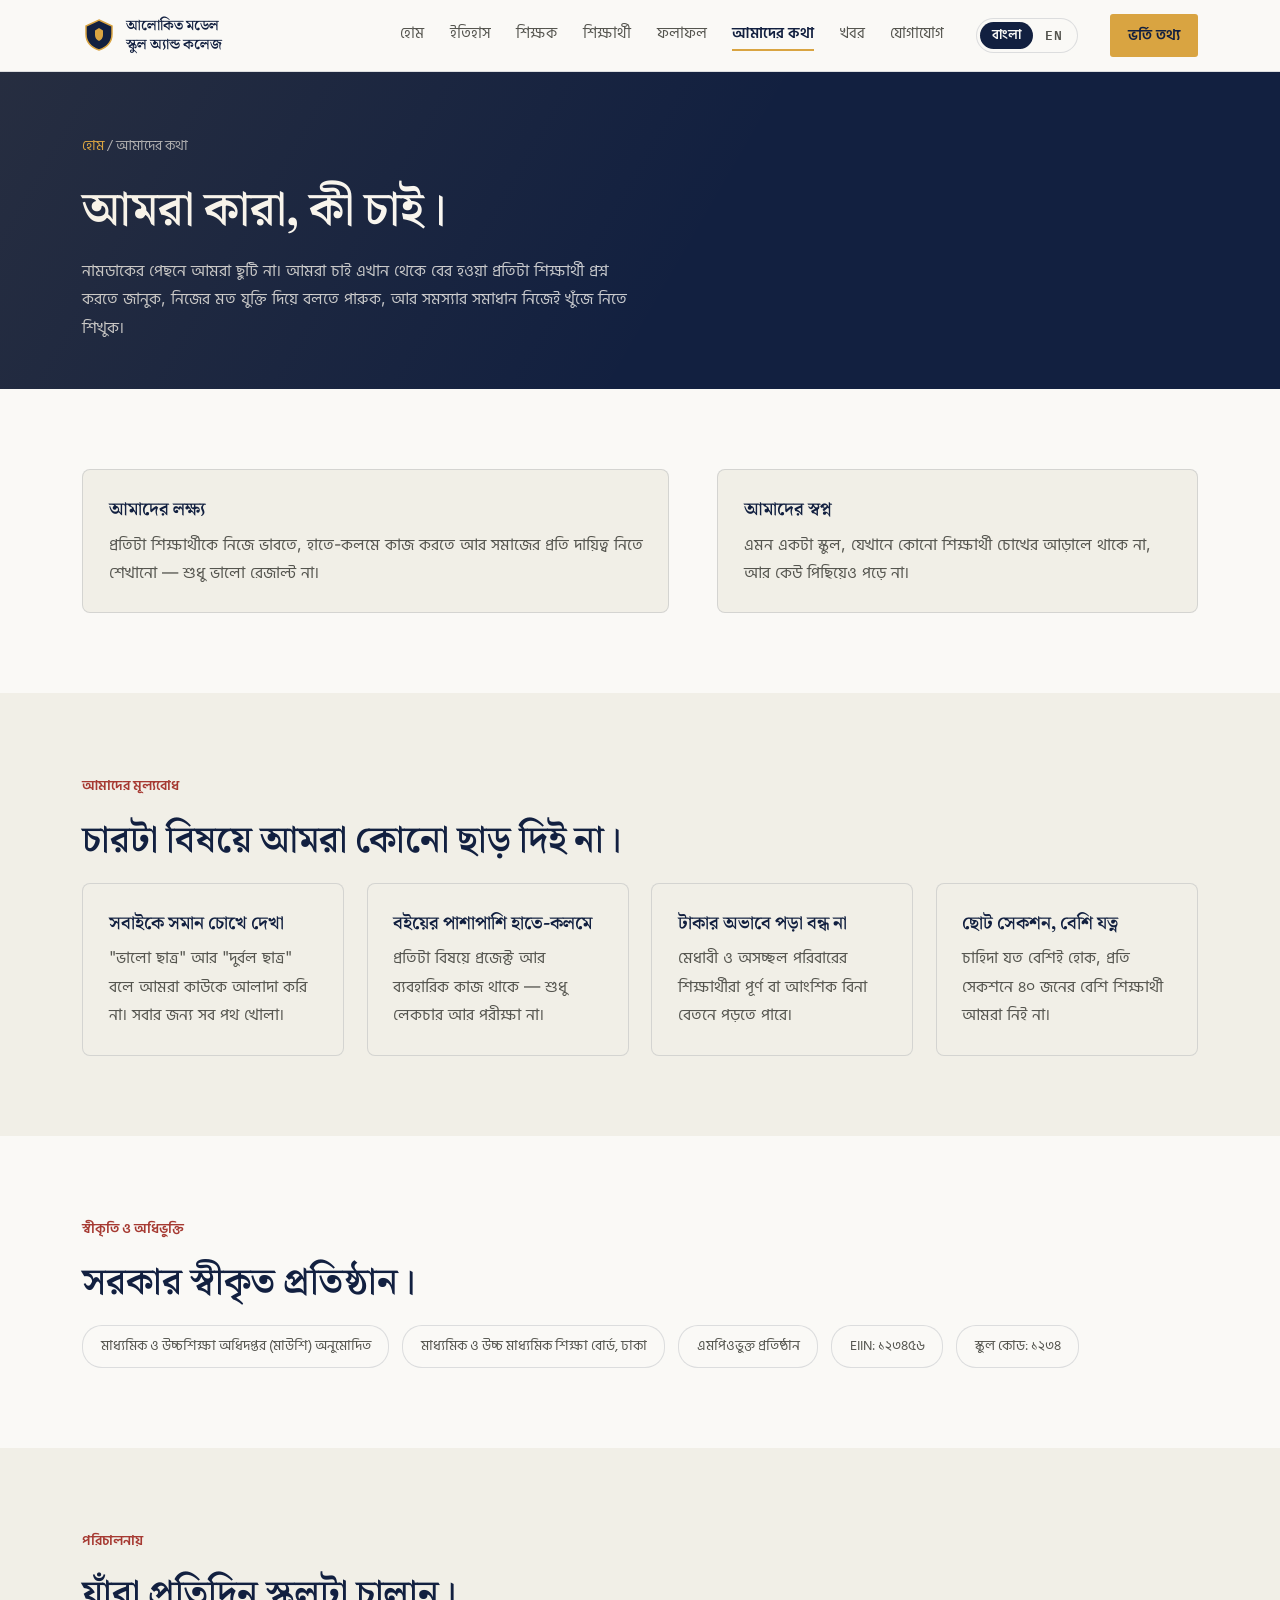
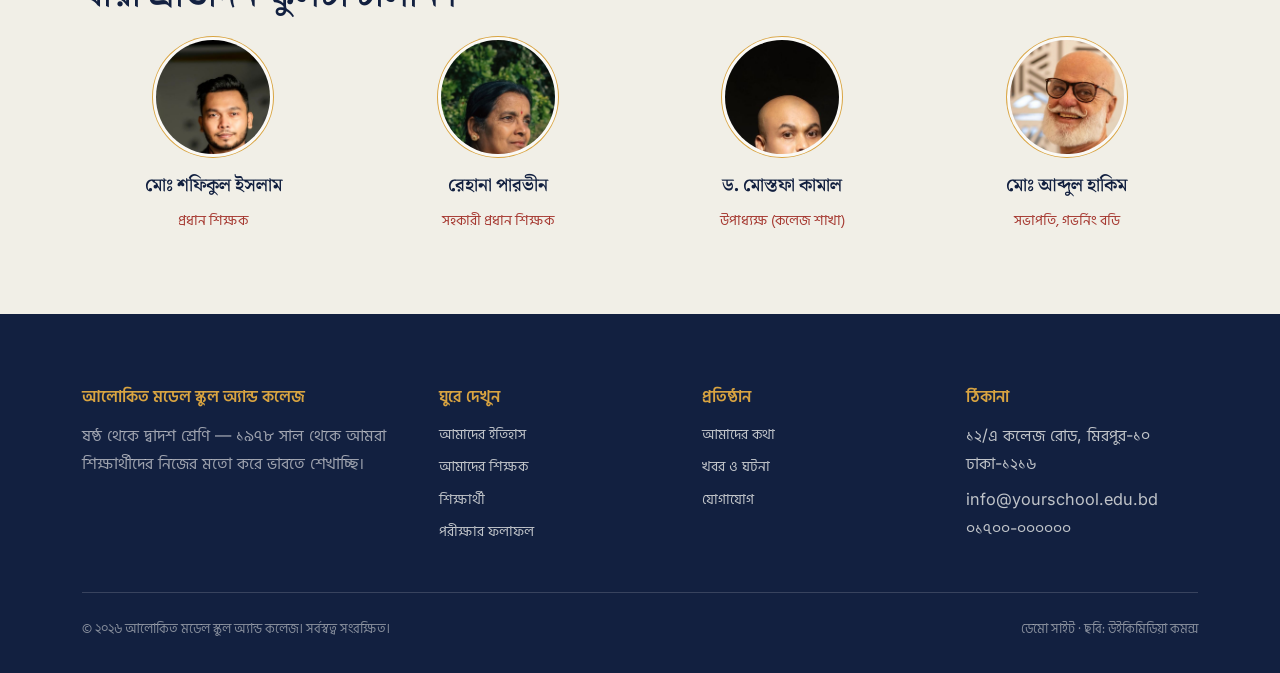
==== commit b1df1933: "Add leadership and faculty section with staff photos - Home: new section with featured cards for the" ====
--- a/about.html
+++ b/about.html
@@ -108,22 +108,22 @@
       <h2 data-en="The people running the school day to day.">যাঁরা প্রতিদিন স্কুলটা চালান।</h2>
       <div class="leader-grid">
         <div class="leader-card">
-          <div class="avatar" style="background-color:#122040; margin:0 auto;" aria-hidden="true"></div>
+          <img class="avatar avatar-photo" src="images/people/headmaster.jpg" alt="মোঃ শফিকুল ইসলাম" data-en-alt="Md. Shafiqul Islam" width="480" height="600" loading="lazy">
           <h3 data-en="Md. Shafiqul Islam">মোঃ শফিকুল ইসলাম</h3>
           <span class="leader-role" data-en="Headmaster">প্রধান শিক্ষক</span>
         </div>
         <div class="leader-card">
-          <div class="avatar" style="background-color:#A63A32; margin:0 auto;" aria-hidden="true"></div>
+          <img class="avatar avatar-photo" src="images/people/asst-headmaster.jpg" alt="রেহানা পারভীন" data-en-alt="Rehana Parvin" width="480" height="600" loading="lazy">
           <h3 data-en="Rehana Parvin">রেহানা পারভীন</h3>
           <span class="leader-role" data-en="Assistant Headmaster">সহকারী প্রধান শিক্ষক</span>
         </div>
         <div class="leader-card">
-          <div class="avatar" style="background-color:#2F4F3E; margin:0 auto;" aria-hidden="true"></div>
+          <img class="avatar avatar-photo" src="images/people/vice-principal.jpg" alt="ড. মোস্তফা কামাল" data-en-alt="Dr. Mostafa Kamal" width="480" height="600" loading="lazy">
           <h3 data-en="Dr. Mostafa Kamal">ড. মোস্তফা কামাল</h3>
           <span class="leader-role" data-en="Vice Principal (College Section)">উপাধ্যক্ষ (কলেজ শাখা)</span>
         </div>
         <div class="leader-card">
-          <div class="avatar" style="background-color:#B98A36; margin:0 auto;" aria-hidden="true"></div>
+          <img class="avatar avatar-photo" src="images/people/chairman.jpg" alt="মোঃ আব্দুল হাকিম" data-en-alt="Md. Abdul Hakim" width="480" height="600" loading="lazy">
           <h3 data-en="Md. Abdul Hakim">মোঃ আব্দুল হাকিম</h3>
           <span class="leader-role" data-en="Chairman, Governing Body">সভাপতি, গভর্নিং বডি</span>
         </div>
--- a/style.css
+++ b/style.css
@@ -265,14 +265,6 @@
   font-family: var(--font-mono); font-size: 0.72rem; text-transform: uppercase;
   letter-spacing: 0.02em; color: var(--ink-soft); display: block; margin-bottom: 1rem;
 }
-.team-social{ display: flex; gap: 0.5rem; justify-content: center; padding-top: 0.9rem; border-top: 1px solid var(--line); }
-.team-social a{
-  width: 30px; height: 30px; border-radius: 50%;
-  border: 1px solid var(--line); display: flex; align-items: center; justify-content: center;
-  font-family: var(--font-mono); font-size: 0.68rem; text-transform: lowercase; color: var(--ink-soft);
-  transition: background 0.2s ease, color 0.2s ease, border-color 0.2s ease;
-}
-.team-social a:hover{ background: var(--navy); border-color: var(--navy); color: var(--paper); }
 
 .carousel-btn{
   position: absolute; top: 40%; transform: translateY(-50%);
@@ -678,3 +670,73 @@
   .stats-bar .stat:nth-child(odd){ border-left: none; }
   .stats-bar .stat:nth-child(n+3){ border-top: 1px solid var(--line); }
 }
+
+/* ---------- leadership & faculty (সভাপতি, প্রধান শিক্ষক, শিক্ষকবৃন্দ) ---------- */
+.head-grid{
+  display: grid; grid-template-columns: repeat(2, 1fr); gap: 1.6rem;
+  max-width: 980px; margin: 0 auto 3.4rem;
+}
+.head-card{
+  display: grid; grid-template-columns: 168px 1fr; gap: 1.5rem; align-items: center;
+  background: var(--paper); border: 1px solid var(--line); border-top: 3px solid var(--gold);
+  border-radius: 0 0 var(--radius) var(--radius); padding: 1.5rem; box-shadow: var(--shadow-sm);
+}
+.head-photo img{
+  width: 100%; aspect-ratio: 4/5; object-fit: cover;
+  border-radius: 6px; border: 4px solid var(--paper); outline: 1px solid var(--gold);
+  box-shadow: var(--shadow-sm);
+}
+.head-badge{
+  display: inline-block; background: var(--brick); color: var(--paper);
+  font-family: var(--font-mono); font-size: 0.72rem; text-transform: uppercase; letter-spacing: 0.04em;
+  padding: 0.3rem 0.75rem; border-radius: 3px; margin-bottom: 0.7rem;
+}
+.head-card h3{ font-size: 1.3rem; margin-bottom: 0.2rem; }
+.head-role{ font-size: 0.9rem; color: var(--navy); font-weight: 500; margin-bottom: 0.7rem; }
+.head-meta{ margin-bottom: 0.8rem; }
+.head-meta li{ position: relative; padding-left: 1rem; font-size: 0.88rem; color: var(--ink-soft); margin-bottom: 0.2rem; }
+.head-meta li::before{ content: ""; position: absolute; left: 0; top: 0.62em; width: 6px; height: 6px; background: var(--gold); transform: rotate(45deg); }
+.head-card a.more{ font-family: var(--font-mono); font-size: 0.75rem; color: var(--brick); }
+
+.staff-subhead{
+  display: flex; align-items: center; gap: 1rem; margin-bottom: 1.8rem;
+  font-family: var(--font-display); font-size: 1.25rem; font-weight: 600; color: var(--navy);
+}
+.staff-subhead::before, .staff-subhead::after{ content: ""; flex: 1; height: 1px; background: var(--line); }
+.staff-more{ text-align: center; margin-top: 2rem; }
+
+/* home carousel cards with photos */
+.team-photo{ overflow: hidden; }
+.team-photo img{ width: 100%; height: 100%; object-fit: cover; }
+.team-desig{ display: block; font-size: 0.82rem; font-weight: 600; color: var(--brick); margin-bottom: 0.1rem; }
+.team-role{ margin-bottom: 0; }
+
+/* round photos in message and leadership cards */
+.avatar-photo{ object-fit: cover; object-position: center top; background: var(--paper-dim); border: 3px solid var(--paper); box-shadow: 0 0 0 1px var(--gold); }
+.message-card .avatar-photo{ width: 76px; height: 76px; }
+.leader-card .avatar-photo{ width: 120px; height: 120px; }
+
+/* teachers page: passport-style photo cards */
+.teacher-card{ display: grid; grid-template-columns: 96px 1fr; gap: 1.1rem; align-items: start; }
+.teacher-photo{
+  width: 96px; aspect-ratio: 4/5; object-fit: cover; border-radius: 4px;
+  border: 3px solid var(--paper); box-shadow: 0 0 0 1px var(--line), var(--shadow-sm);
+}
+.teacher-desig{ display: block; font-size: 0.8rem; color: var(--navy); font-weight: 500; margin-bottom: 0.5rem; }
+.teacher-card h3{ margin-bottom: 0.2rem; }
+
+html[lang="bn"] .head-badge{ font-family: "Hind Siliguri", var(--font-body); font-size: 0.9rem; font-weight: 600; letter-spacing: 0; text-transform: none; }
+html[lang="bn"] .head-card a.more{ font-family: "Hind Siliguri", var(--font-body); font-size: 0.92rem; }
+html[lang="bn"] .head-role{ font-size: 0.95rem; }
+html[lang="bn"] .head-meta li{ font-size: 0.93rem; }
+html[lang="bn"] .team-desig{ font-size: 0.9rem; }
+html[lang="bn"] .teacher-desig{ font-size: 0.88rem; }
+
+@media (max-width: 900px){
+  .head-grid{ grid-template-columns: 1fr; max-width: 560px; }
+}
+@media (max-width: 520px){
+  .head-card{ grid-template-columns: 112px 1fr; gap: 1rem; padding: 1.1rem; }
+  .teacher-card{ grid-template-columns: 80px 1fr; }
+  .teacher-photo{ width: 80px; }
+}
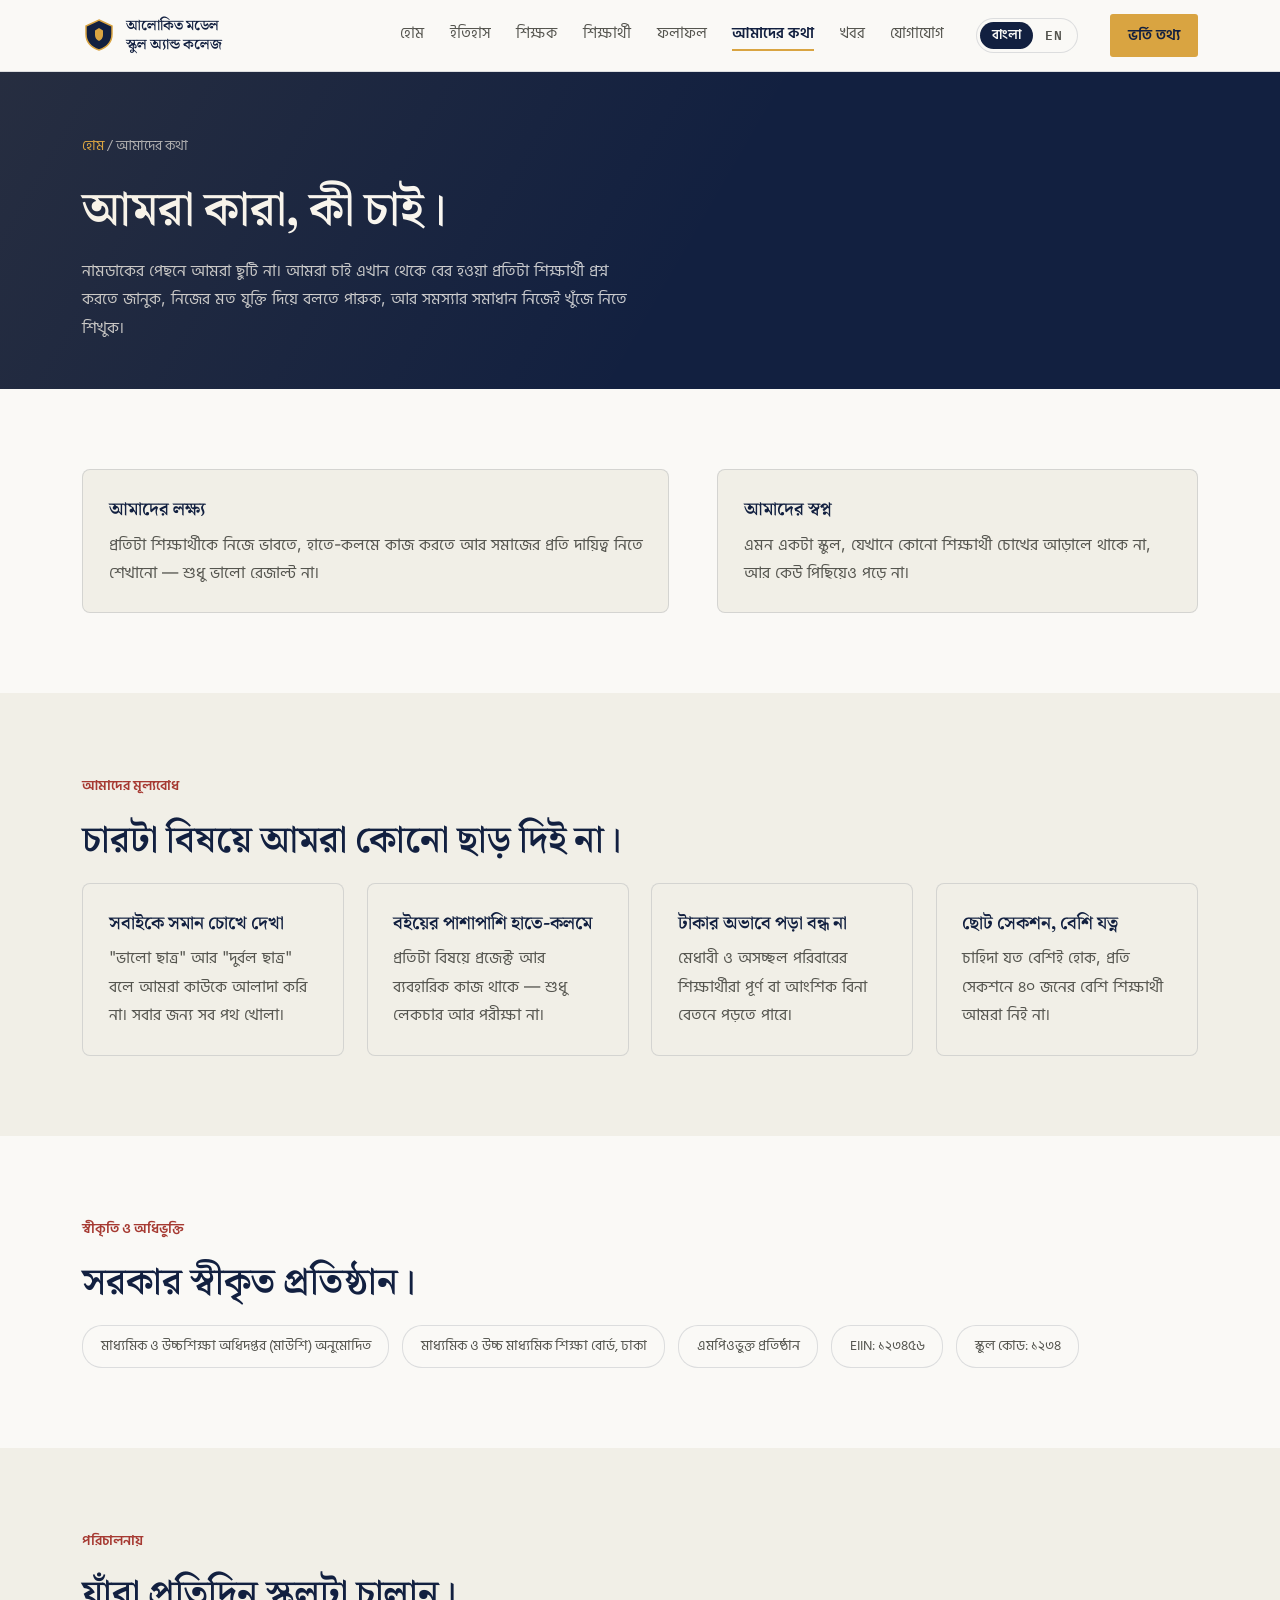
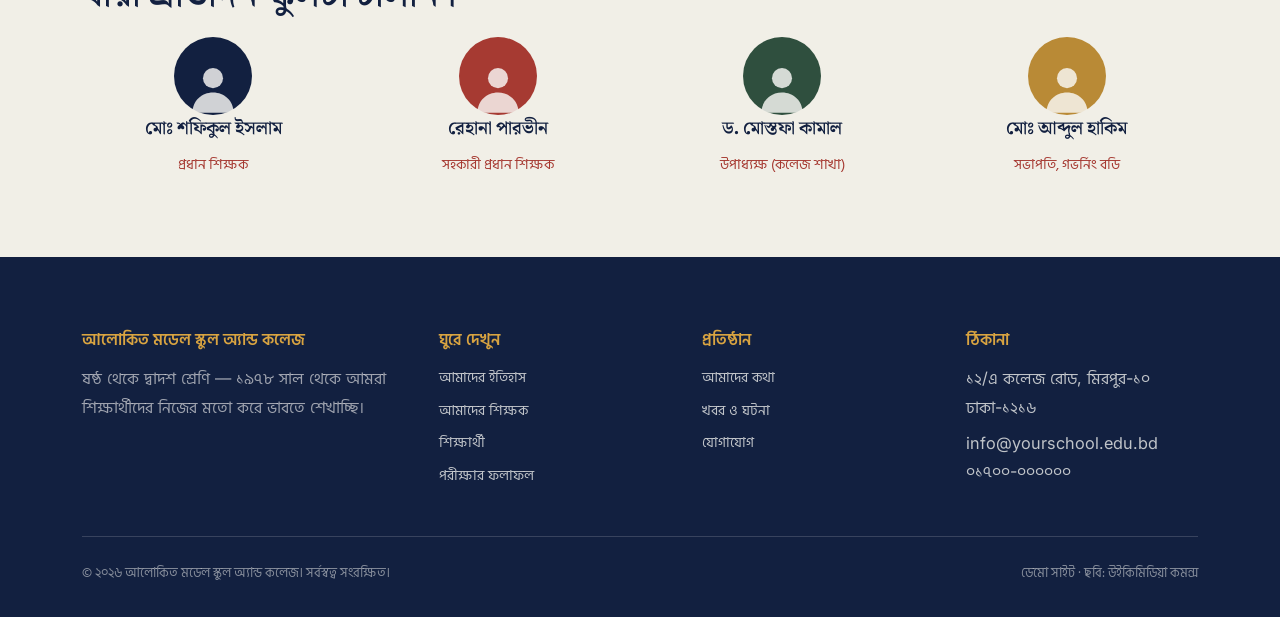
==== commit bc95968c: "Use real Bangladeshi teacher photos as unnamed group pictures - Replace the stock-model headshots wi" ====
--- a/about.html
+++ b/about.html
@@ -108,22 +108,22 @@
       <h2 data-en="The people running the school day to day.">যাঁরা প্রতিদিন স্কুলটা চালান।</h2>
       <div class="leader-grid">
         <div class="leader-card">
-          <img class="avatar avatar-photo" src="images/people/headmaster.jpg" alt="মোঃ শফিকুল ইসলাম" data-en-alt="Md. Shafiqul Islam" width="480" height="600" loading="lazy">
+          <div class="avatar" style="background-color:#122040; margin:0 auto;" aria-hidden="true"></div>
           <h3 data-en="Md. Shafiqul Islam">মোঃ শফিকুল ইসলাম</h3>
           <span class="leader-role" data-en="Headmaster">প্রধান শিক্ষক</span>
         </div>
         <div class="leader-card">
-          <img class="avatar avatar-photo" src="images/people/asst-headmaster.jpg" alt="রেহানা পারভীন" data-en-alt="Rehana Parvin" width="480" height="600" loading="lazy">
+          <div class="avatar" style="background-color:#A63A32; margin:0 auto;" aria-hidden="true"></div>
           <h3 data-en="Rehana Parvin">রেহানা পারভীন</h3>
           <span class="leader-role" data-en="Assistant Headmaster">সহকারী প্রধান শিক্ষক</span>
         </div>
         <div class="leader-card">
-          <img class="avatar avatar-photo" src="images/people/vice-principal.jpg" alt="ড. মোস্তফা কামাল" data-en-alt="Dr. Mostafa Kamal" width="480" height="600" loading="lazy">
+          <div class="avatar" style="background-color:#2F4F3E; margin:0 auto;" aria-hidden="true"></div>
           <h3 data-en="Dr. Mostafa Kamal">ড. মোস্তফা কামাল</h3>
           <span class="leader-role" data-en="Vice Principal (College Section)">উপাধ্যক্ষ (কলেজ শাখা)</span>
         </div>
         <div class="leader-card">
-          <img class="avatar avatar-photo" src="images/people/chairman.jpg" alt="মোঃ আব্দুল হাকিম" data-en-alt="Md. Abdul Hakim" width="480" height="600" loading="lazy">
+          <div class="avatar" style="background-color:#B98A36; margin:0 auto;" aria-hidden="true"></div>
           <h3 data-en="Md. Abdul Hakim">মোঃ আব্দুল হাকিম</h3>
           <span class="leader-role" data-en="Chairman, Governing Body">সভাপতি, গভর্নিং বডি</span>
         </div>
--- a/style.css
+++ b/style.css
@@ -573,14 +573,14 @@
 html.lang-pending body{ visibility: hidden; }
 
 /* ---------- person placeholders (swap for real photos) ---------- */
-.avatar, .team-photo{
+.avatar, .team-photo, .head-photo, .teacher-photo{
   background-color: var(--navy);
   background-image: url("data:image/svg+xml,%3Csvg xmlns='http://www.w3.org/2000/svg' viewBox='0 0 24 24' fill='%23FAF9F6' fill-opacity='0.82'%3E%3Ccircle cx='12' cy='8.2' r='4.3'/%3E%3Cpath d='M3.2 23c0-5 3.9-8.6 8.8-8.6s8.8 3.6 8.8 8.6z'/%3E%3C/svg%3E");
   background-repeat: no-repeat;
   background-position: center bottom;
   background-size: 72%;
 }
-.team-photo{ background-size: 62%; }
+.team-photo, .head-photo, .teacher-photo{ background-size: 62%; }
 
 /* ---------- map embed ---------- */
 .map-box{ height: 240px; padding: 0; overflow: hidden; border-style: solid; }
@@ -681,8 +681,8 @@
   background: var(--paper); border: 1px solid var(--line); border-top: 3px solid var(--gold);
   border-radius: 0 0 var(--radius) var(--radius); padding: 1.5rem; box-shadow: var(--shadow-sm);
 }
-.head-photo img{
-  width: 100%; aspect-ratio: 4/5; object-fit: cover;
+.head-photo{
+  width: 100%; aspect-ratio: 4/5;
   border-radius: 6px; border: 4px solid var(--paper); outline: 1px solid var(--gold);
   box-shadow: var(--shadow-sm);
 }
@@ -705,21 +705,22 @@
 .staff-subhead::before, .staff-subhead::after{ content: ""; flex: 1; height: 1px; background: var(--line); }
 .staff-more{ text-align: center; margin-top: 2rem; }
 
-/* home carousel cards with photos */
-.team-photo{ overflow: hidden; }
-.team-photo img{ width: 100%; height: 100%; object-fit: cover; }
+/* real teacher group photos (unnamed) */
+.staff-photos{
+  display: grid; grid-template-columns: 1.7fr 1fr; grid-template-rows: 190px 190px;
+  gap: 1rem; margin-bottom: 2.4rem;
+}
+.staff-photos figure{ margin: 0; overflow: hidden; border-radius: var(--radius); box-shadow: var(--shadow-sm); }
+.staff-photos .staff-photo-main{ grid-row: span 2; }
+.staff-photos img{ width: 100%; height: 100%; object-fit: cover; }
+
 .team-desig{ display: block; font-size: 0.82rem; font-weight: 600; color: var(--brick); margin-bottom: 0.1rem; }
 .team-role{ margin-bottom: 0; }
-
-/* round photos in message and leadership cards */
-.avatar-photo{ object-fit: cover; object-position: center top; background: var(--paper-dim); border: 3px solid var(--paper); box-shadow: 0 0 0 1px var(--gold); }
-.message-card .avatar-photo{ width: 76px; height: 76px; }
-.leader-card .avatar-photo{ width: 120px; height: 120px; }
 
 /* teachers page: passport-style photo cards */
 .teacher-card{ display: grid; grid-template-columns: 96px 1fr; gap: 1.1rem; align-items: start; }
 .teacher-photo{
-  width: 96px; aspect-ratio: 4/5; object-fit: cover; border-radius: 4px;
+  width: 96px; aspect-ratio: 4/5; border-radius: 4px;
   border: 3px solid var(--paper); box-shadow: 0 0 0 1px var(--line), var(--shadow-sm);
 }
 .teacher-desig{ display: block; font-size: 0.8rem; color: var(--navy); font-weight: 500; margin-bottom: 0.5rem; }
@@ -735,6 +736,10 @@
 @media (max-width: 900px){
   .head-grid{ grid-template-columns: 1fr; max-width: 560px; }
 }
+@media (max-width: 720px){
+  .staff-photos{ grid-template-columns: 1fr 1fr; grid-template-rows: 210px 130px; }
+  .staff-photos .staff-photo-main{ grid-row: auto; grid-column: span 2; }
+}
 @media (max-width: 520px){
   .head-card{ grid-template-columns: 112px 1fr; gap: 1rem; padding: 1.1rem; }
   .teacher-card{ grid-template-columns: 80px 1fr; }
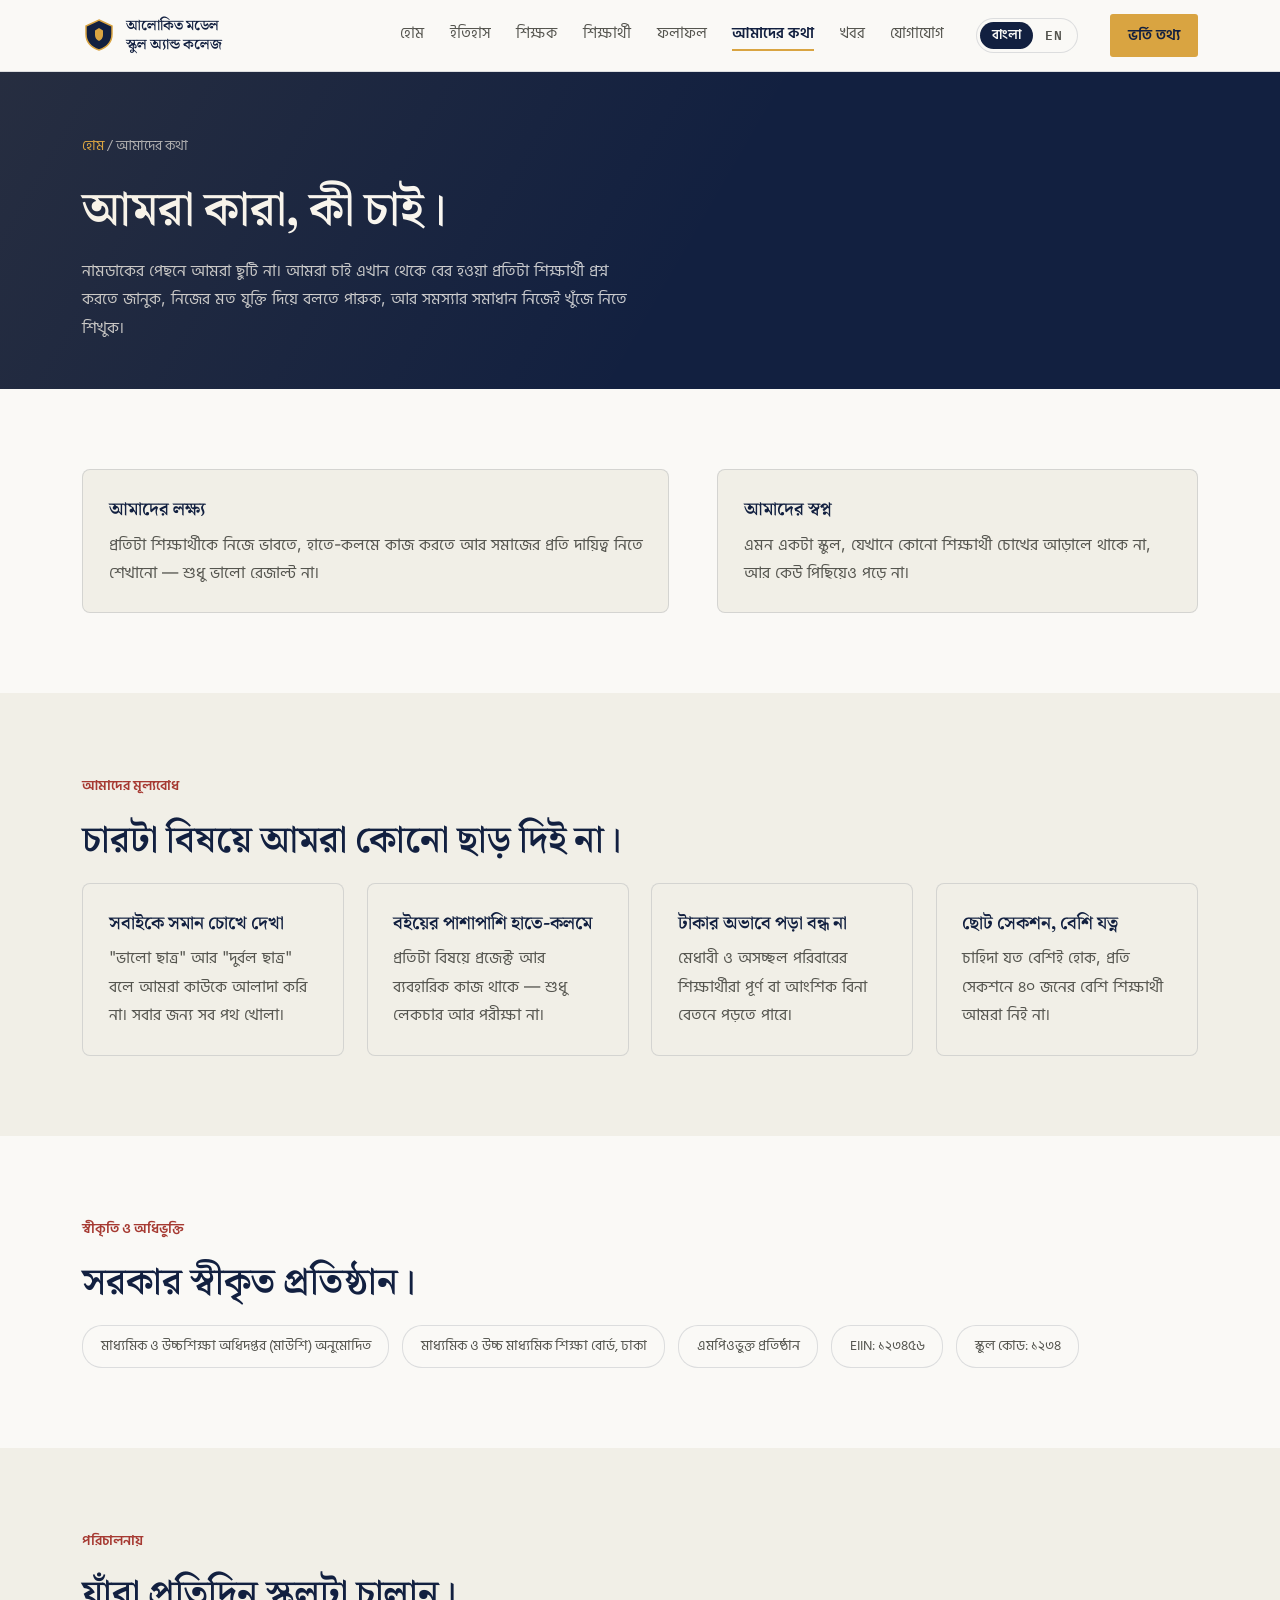
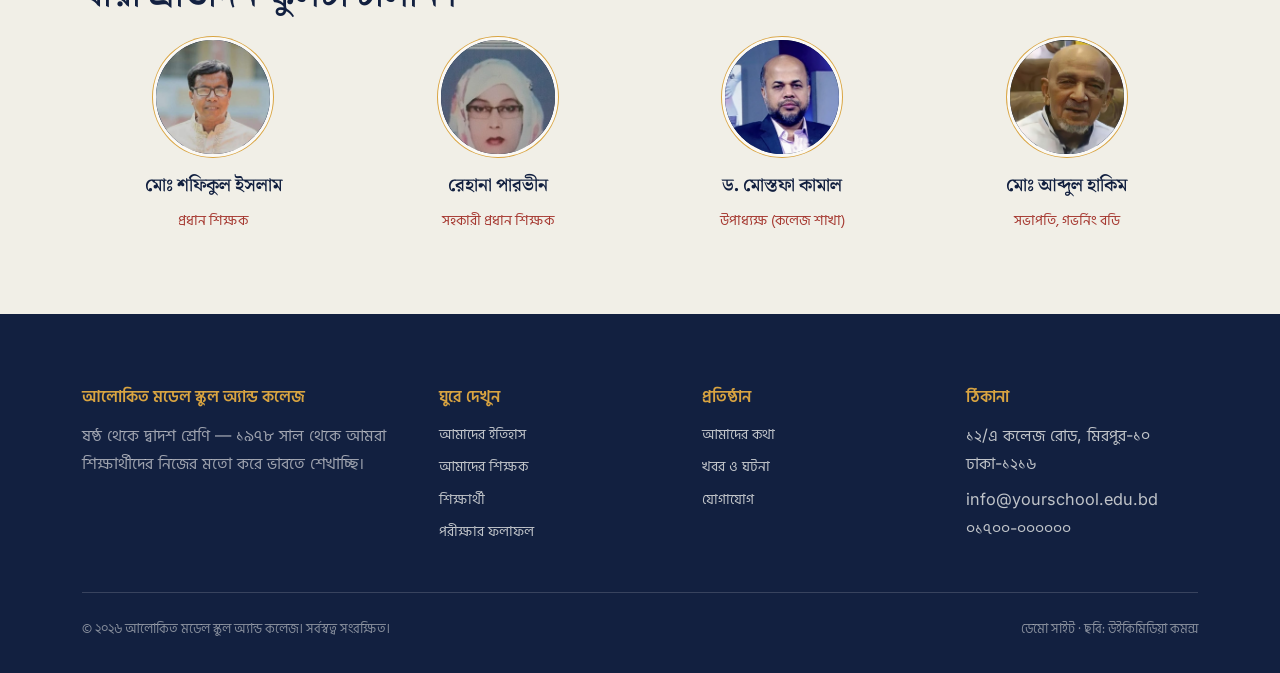
==== commit 3c779f26: "Put real Bangladeshi teacher photos on the named staff cards Headshots are cropped from freely licen" ====
--- a/about.html
+++ b/about.html
@@ -108,22 +108,22 @@
       <h2 data-en="The people running the school day to day.">যাঁরা প্রতিদিন স্কুলটা চালান।</h2>
       <div class="leader-grid">
         <div class="leader-card">
-          <div class="avatar" style="background-color:#122040; margin:0 auto;" aria-hidden="true"></div>
+          <img class="avatar avatar-photo" src="images/people/headmaster.jpg" alt="মোঃ শফিকুল ইসলাম" data-en-alt="Md. Shafiqul Islam" width="480" height="600" loading="lazy">
           <h3 data-en="Md. Shafiqul Islam">মোঃ শফিকুল ইসলাম</h3>
           <span class="leader-role" data-en="Headmaster">প্রধান শিক্ষক</span>
         </div>
         <div class="leader-card">
-          <div class="avatar" style="background-color:#A63A32; margin:0 auto;" aria-hidden="true"></div>
+          <img class="avatar avatar-photo" src="images/people/asst-headmaster.jpg" alt="রেহানা পারভীন" data-en-alt="Rehana Parvin" width="480" height="600" loading="lazy">
           <h3 data-en="Rehana Parvin">রেহানা পারভীন</h3>
           <span class="leader-role" data-en="Assistant Headmaster">সহকারী প্রধান শিক্ষক</span>
         </div>
         <div class="leader-card">
-          <div class="avatar" style="background-color:#2F4F3E; margin:0 auto;" aria-hidden="true"></div>
+          <img class="avatar avatar-photo" src="images/people/vice-principal.jpg" alt="ড. মোস্তফা কামাল" data-en-alt="Dr. Mostafa Kamal" width="480" height="600" loading="lazy">
           <h3 data-en="Dr. Mostafa Kamal">ড. মোস্তফা কামাল</h3>
           <span class="leader-role" data-en="Vice Principal (College Section)">উপাধ্যক্ষ (কলেজ শাখা)</span>
         </div>
         <div class="leader-card">
-          <div class="avatar" style="background-color:#B98A36; margin:0 auto;" aria-hidden="true"></div>
+          <img class="avatar avatar-photo" src="images/people/chairman.jpg" alt="মোঃ আব্দুল হাকিম" data-en-alt="Md. Abdul Hakim" width="480" height="600" loading="lazy">
           <h3 data-en="Md. Abdul Hakim">মোঃ আব্দুল হাকিম</h3>
           <span class="leader-role" data-en="Chairman, Governing Body">সভাপতি, গভর্নিং বডি</span>
         </div>
--- a/style.css
+++ b/style.css
@@ -705,7 +705,15 @@
 .staff-subhead::before, .staff-subhead::after{ content: ""; flex: 1; height: 1px; background: var(--line); }
 .staff-more{ text-align: center; margin-top: 2rem; }
 
-/* real teacher group photos (unnamed) */
+/* staff photos inside the framed boxes */
+.head-photo, .team-photo{ overflow: hidden; }
+.head-photo img, .team-photo img{ width: 100%; height: 100%; object-fit: cover; object-position: center top; }
+.teacher-photo{ object-fit: cover; object-position: center top; }
+.avatar-photo{ object-fit: cover; object-position: center top; border: 3px solid var(--paper); box-shadow: 0 0 0 1px var(--gold); }
+.message-card .avatar-photo{ width: 76px; height: 76px; }
+.leader-card .avatar-photo{ width: 120px; height: 120px; }
+
+/* teacher group photos */
 .staff-photos{
   display: grid; grid-template-columns: 1.7fr 1fr; grid-template-rows: 190px 190px;
   gap: 1rem; margin-bottom: 2.4rem;
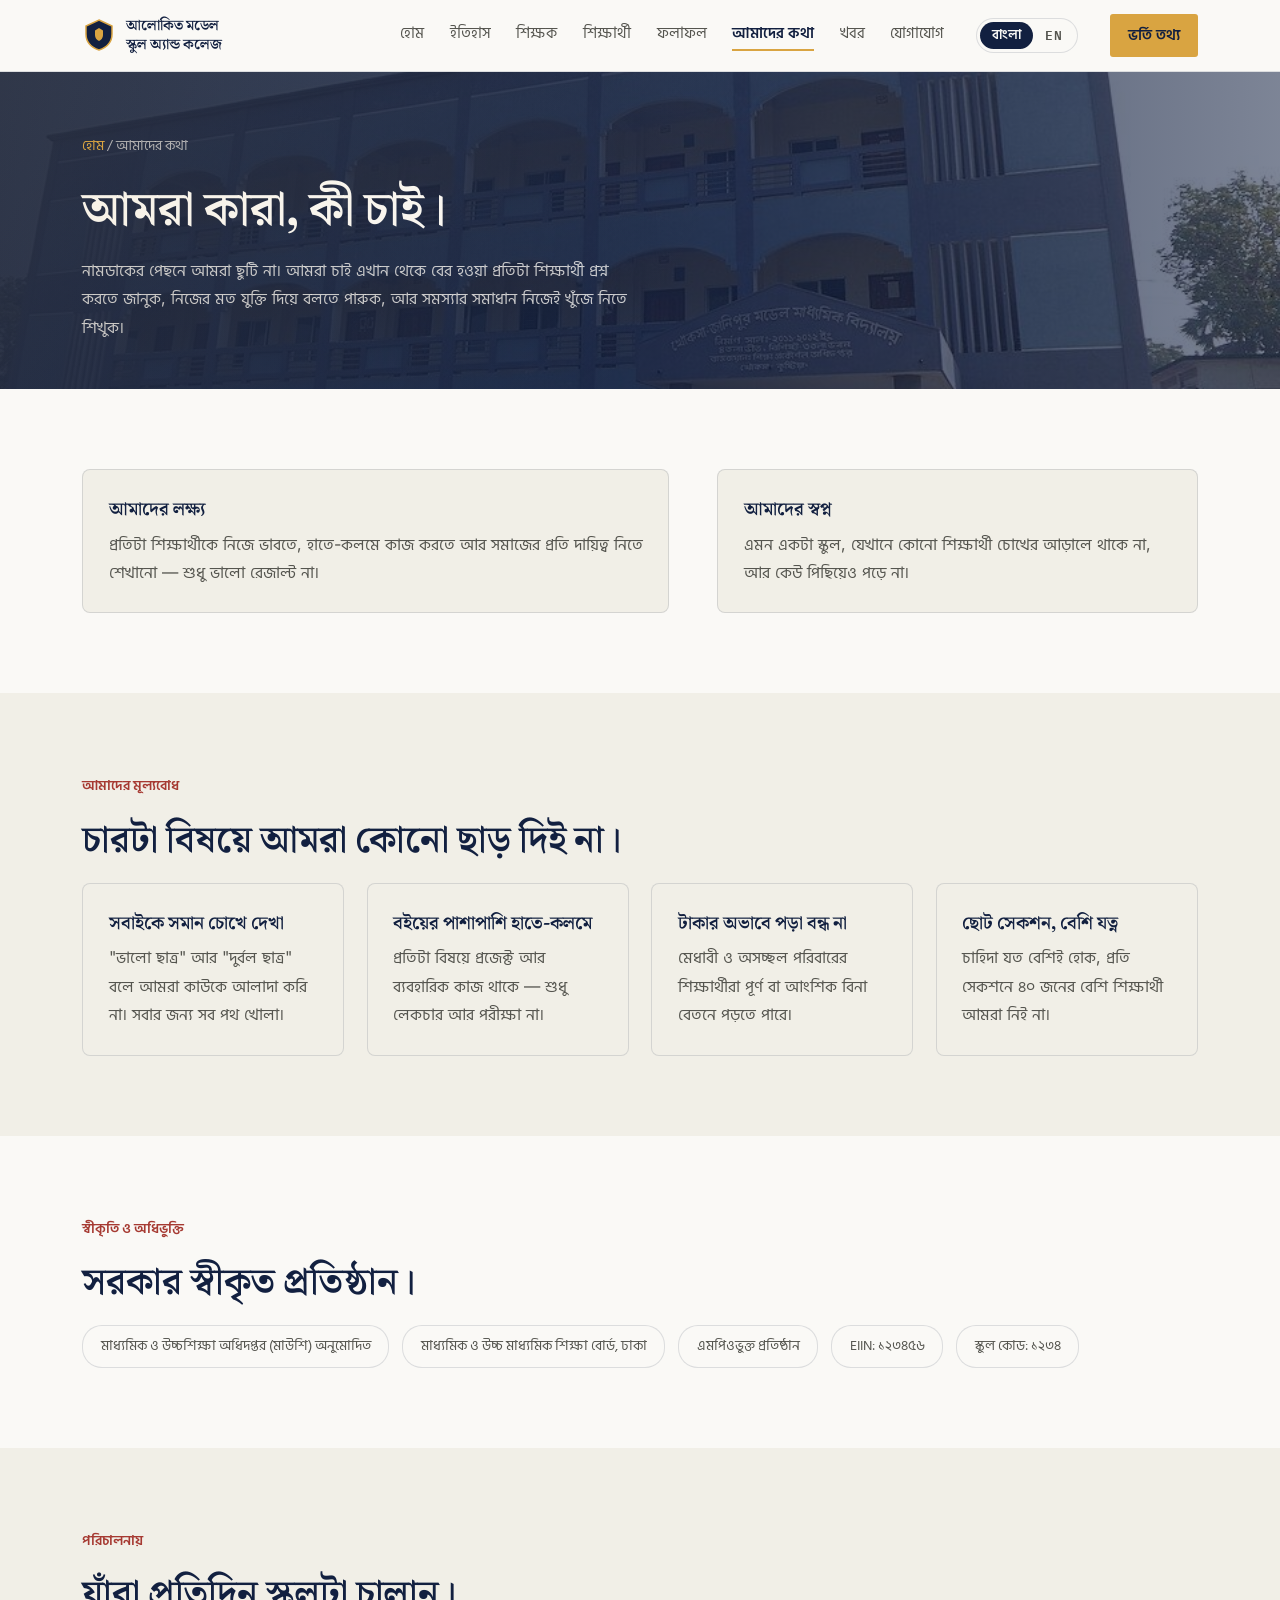
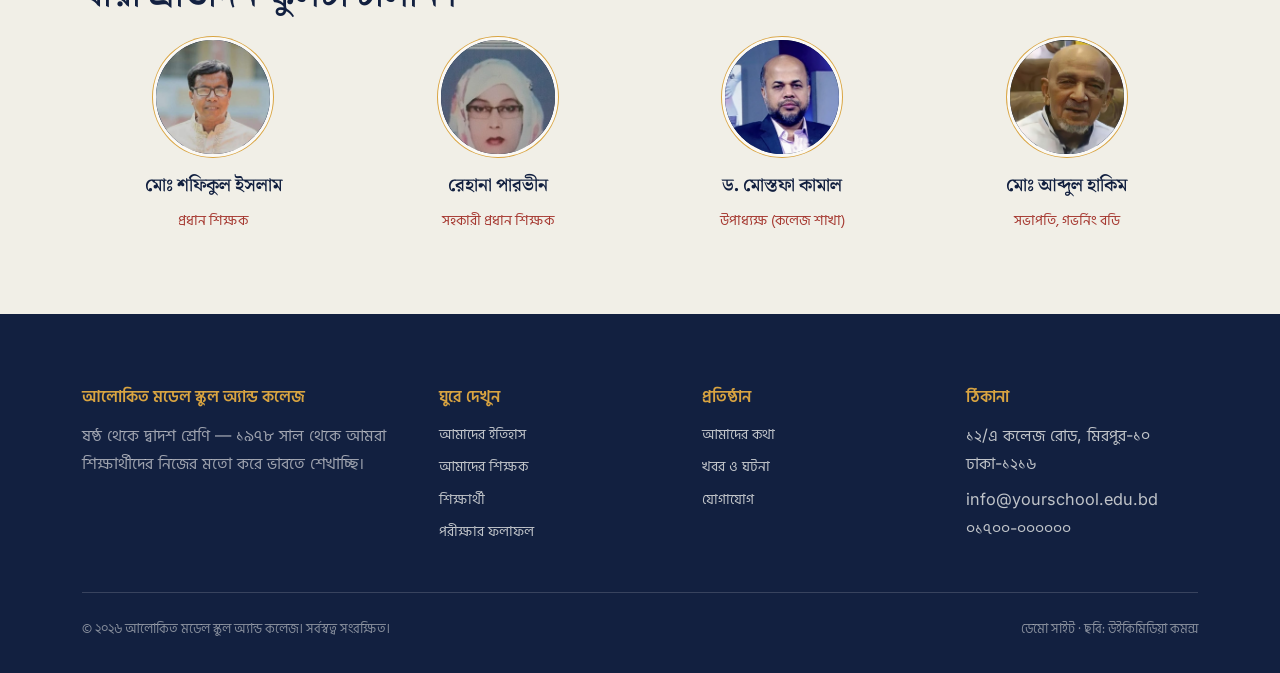
==== commit 67f18a22: "Add photo backgrounds to inner page banners Each inner page's top banner now shows a relevant campus" ====
--- a/about.html
+++ b/about.html
@@ -42,7 +42,7 @@
 
 <main>
 
-  <section class="page-hero">
+  <section class="page-hero has-bg" style="--hero-bg: url('images/school-building.jpg')">
     <div class="wrap">
       <div class="breadcrumb"><a href="index.html" data-en="Home">হোম</a> / <span data-en="About">আমাদের কথা</span></div>
       <h1 data-en="Who we are, and what we stand for.">আমরা কারা, কী চাই।</h1>
--- a/style.css
+++ b/style.css
@@ -753,3 +753,20 @@
   .teacher-card{ grid-template-columns: 80px 1fr; }
   .teacher-photo{ width: 80px; }
 }
+
+/* ---------- inner page banners: photo behind a tint ---------- */
+.page-hero.has-bg{
+  position: relative;
+  background-color: #122040;
+  background-image:
+    linear-gradient(90deg, rgba(18,32,64,0.94) 0%, rgba(18,32,64,0.84) 45%, rgba(18,32,64,0.55) 100%),
+    var(--hero-bg);
+  background-size: cover;
+  background-position: center;
+  background-repeat: no-repeat;
+}
+@media (max-width: 720px){
+  .page-hero.has-bg{
+    background-image: linear-gradient(rgba(18,32,64,0.86), rgba(18,32,64,0.86)), var(--hero-bg);
+  }
+}
